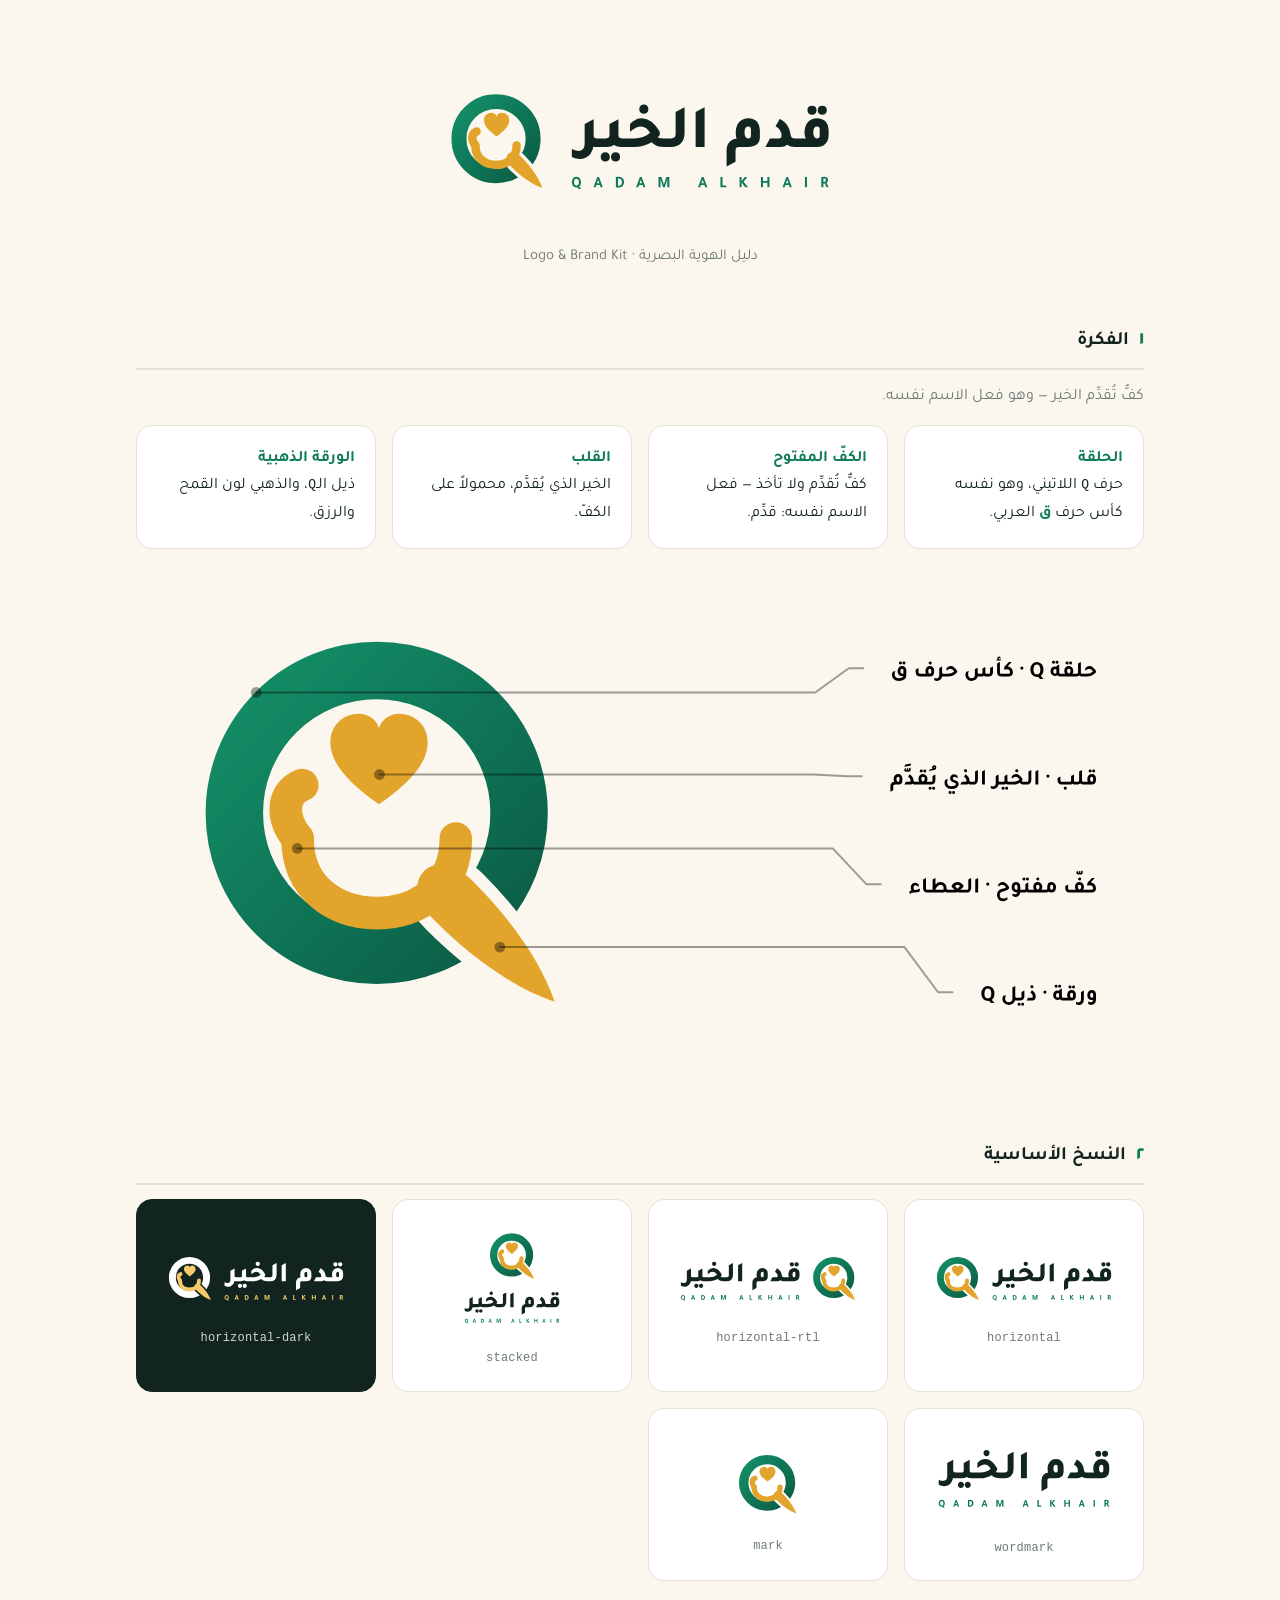
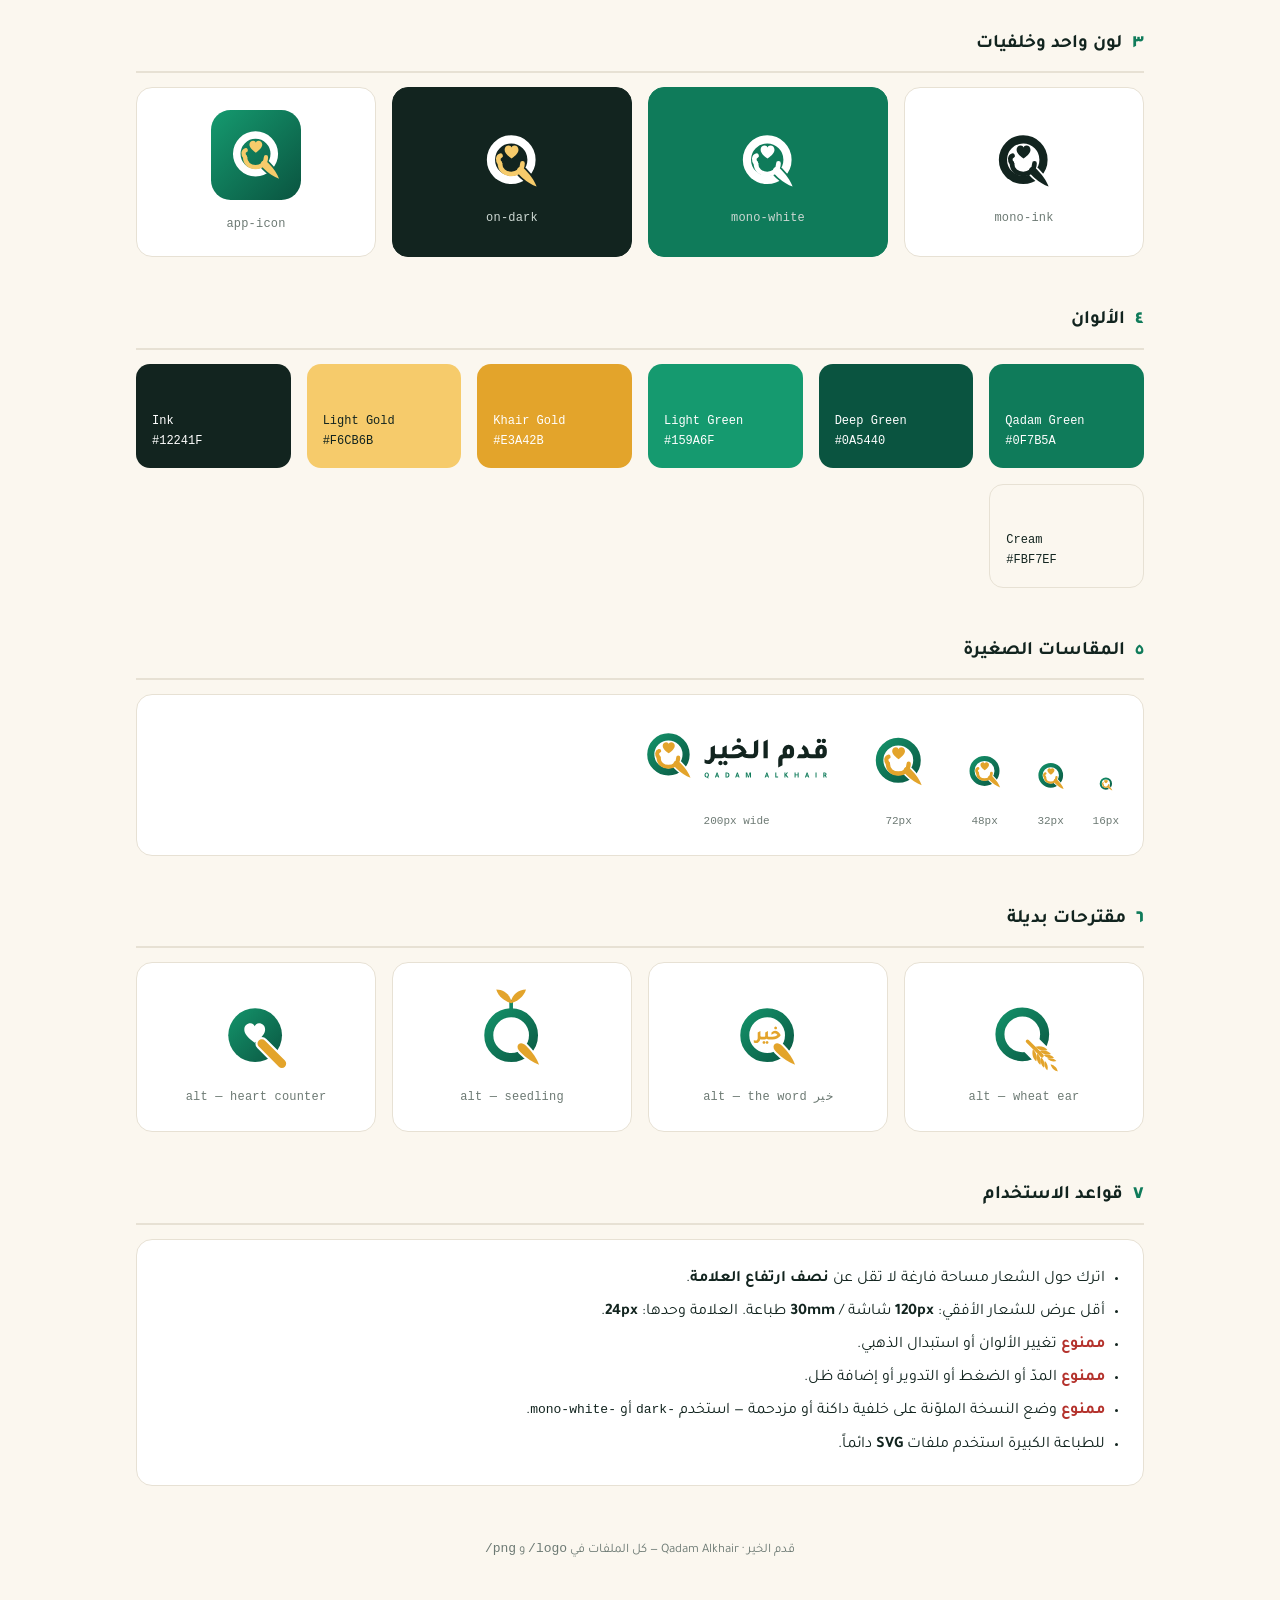
==== brand/qadam-alkhair/preview.html @ 8fa68785 "Rework the mark: an open hand offering a heart The seedling read as growth, not as khair. The ring n" ====
<!doctype html>
<html lang="ar" dir="rtl">
<head>
<meta charset="utf-8">
<meta name="viewport" content="width=device-width, initial-scale=1">
<title>قدم الخير — دليل الهوية</title>
<link rel="icon" href="logo/qadam-favicon.svg" type="image/svg+xml">
<link href="https://fonts.googleapis.com/css2?family=Tajawal:wght@400;500;700;800&display=swap" rel="stylesheet">
<style>
  :root{
    --green:#0F7B5A; --green-dk:#0A5440; --green-lt:#159A6F;
    --gold:#E3A42B; --gold-lt:#F6CB6B; --ink:#12241F; --cream:#FBF7EF;
    --line:#e7e1d4; --muted:#6d7a74; --card:#fff;
  }
  *{box-sizing:border-box}
  body{margin:0;background:var(--cream);color:var(--ink);
       font-family:Tajawal,system-ui,"Segoe UI",sans-serif;line-height:1.7}
  .wrap{max-width:1040px;margin:0 auto;padding:40px 16px 80px}
  header{text-align:center;padding:24px 0 8px}
  header img{width:min(420px,86%);height:auto}
  header p{color:var(--muted);margin:14px 0 0;font-size:15px}
  h2{font-size:19px;margin:48px 0 14px;padding-bottom:10px;border-bottom:2px solid var(--line);
     display:flex;align-items:center;gap:10px}
  h2 span{color:var(--green);font-weight:800}
  .grid{display:grid;gap:16px;grid-template-columns:repeat(auto-fill,minmax(230px,1fr))}
  .card{background:var(--card);border:1px solid var(--line);border-radius:16px;padding:22px;
        display:flex;flex-direction:column;align-items:center;justify-content:center;gap:14px;min-height:170px}
  .card.dark{background:var(--ink);border-color:var(--ink)}
  .card.green{background:var(--green);border-color:var(--green)}
  .card img{max-width:100%;height:auto}
  .cap{font-size:12px;color:var(--muted);letter-spacing:.2px;direction:ltr;font-family:ui-monospace,monospace}
  .card.dark .cap,.card.green .cap{color:#cdd8d3}
  .idea{display:grid;gap:16px;grid-template-columns:repeat(auto-fit,minmax(230px,1fr))}
  .idea div{background:var(--card);border:1px solid var(--line);border-radius:16px;padding:20px}
  .idea b{color:var(--green)}
  .sw{border-radius:14px;padding:16px;min-height:104px;display:flex;flex-direction:column;
      justify-content:flex-end;color:#fff;font-size:12px;font-family:ui-monospace,monospace;direction:ltr}
  .sizes{display:flex;align-items:flex-end;gap:26px;flex-wrap:wrap;background:var(--card);
         border:1px solid var(--line);border-radius:16px;padding:24px}
  .sizes figure{margin:0;text-align:center}
  .sizes figcaption{font-size:11px;color:var(--muted);margin-top:8px;font-family:ui-monospace,monospace}
  ul.rules{background:var(--card);border:1px solid var(--line);border-radius:16px;padding:20px 38px 20px 20px;margin:0}
  ul.rules li{margin:6px 0}
  .no{color:#b4322c;font-weight:700}
  footer{margin-top:52px;text-align:center;color:var(--muted);font-size:13px}
</style>
</head>
<body>
<div class="wrap">

  <header>
    <img src="logo/qadam-logo-horizontal.svg" alt="قدم الخير — Qadam Alkhair">
    <p>دليل الهوية البصرية · Logo &amp; Brand Kit</p>
  </header>

  <h2><span>١</span> الفكرة</h2>
  <p style="margin:0 0 14px;color:var(--muted)">كفٌّ تُقدِّم الخير — وهو فعل الاسم نفسه.</p>
  <div class="idea">
    <div><b>الحلقة</b><br>حرف <code>Q</code> اللاتيني، وهو نفسه كأس حرف <b>ق</b> العربي.</div>
    <div><b>الكفّ المفتوح</b><br>كفٌّ تُقدِّم ولا تأخذ — فعل الاسم نفسه: قدِّم.</div>
    <div><b>القلب</b><br>الخير الذي يُقدَّم، محمولاً على الكفّ.</div>
    <div><b>الورقة الذهبية</b><br>ذيل الـ<code>Q</code>، والذهبي لون القمح والرزق.</div>
    <div style="grid-column:1/-1;padding:0;border:0;background:transparent">
      <img src="logo/qadam-concept-diagram.svg" alt="شرح عناصر العلامة" style="width:100%"></div>
  </div>

  <h2><span>٢</span> النسخ الأساسية</h2>
  <div class="grid">
    <div class="card"><img src="logo/qadam-logo-horizontal.svg" alt=""><span class="cap">horizontal</span></div>
    <div class="card"><img src="logo/qadam-logo-horizontal-rtl.svg" alt=""><span class="cap">horizontal-rtl</span></div>
    <div class="card"><img src="logo/qadam-logo-stacked.svg" alt="" style="max-width:62%"><span class="cap">stacked</span></div>
    <div class="card dark"><img src="logo/qadam-logo-horizontal-dark.svg" alt=""><span class="cap">horizontal-dark</span></div>
    <div class="card"><img src="logo/qadam-wordmark.svg" alt=""><span class="cap">wordmark</span></div>
    <div class="card"><img src="logo/qadam-mark.svg" alt="" style="max-width:46%"><span class="cap">mark</span></div>
  </div>

  <h2><span>٣</span> لون واحد وخلفيات</h2>
  <div class="grid">
    <div class="card"><img src="logo/qadam-mark-mono-ink.svg" alt="" style="max-width:40%"><span class="cap">mono-ink</span></div>
    <div class="card green"><img src="logo/qadam-mark-mono-white.svg" alt="" style="max-width:40%"><span class="cap">mono-white</span></div>
    <div class="card dark"><img src="logo/qadam-mark-on-dark.svg" alt="" style="max-width:40%"><span class="cap">on-dark</span></div>
    <div class="card"><img src="logo/qadam-app-icon.svg" alt="" style="max-width:46%"><span class="cap">app-icon</span></div>
  </div>

  <h2><span>٤</span> الألوان</h2>
  <div class="grid" style="grid-template-columns:repeat(auto-fit,minmax(150px,1fr))">
    <div class="sw" style="background:#0F7B5A">Qadam Green<br>#0F7B5A</div>
    <div class="sw" style="background:#0A5440">Deep Green<br>#0A5440</div>
    <div class="sw" style="background:#159A6F">Light Green<br>#159A6F</div>
    <div class="sw" style="background:#E3A42B">Khair Gold<br>#E3A42B</div>
    <div class="sw" style="background:#F6CB6B;color:#12241F">Light Gold<br>#F6CB6B</div>
    <div class="sw" style="background:#12241F">Ink<br>#12241F</div>
    <div class="sw" style="background:#FBF7EF;color:#12241F;border:1px solid var(--line)">Cream<br>#FBF7EF</div>
  </div>

  <h2><span>٥</span> المقاسات الصغيرة</h2>
  <div class="sizes">
    <figure><img src="logo/qadam-favicon.svg" width="16" alt=""><figcaption>16px</figcaption></figure>
    <figure><img src="logo/qadam-favicon.svg" width="32" alt=""><figcaption>32px</figcaption></figure>
    <figure><img src="logo/qadam-mark.svg" width="48" alt=""><figcaption>48px</figcaption></figure>
    <figure><img src="logo/qadam-mark.svg" width="72" alt=""><figcaption>72px</figcaption></figure>
    <figure><img src="logo/qadam-logo-horizontal.svg" width="200" alt=""><figcaption>200px wide</figcaption></figure>
  </div>

  <h2><span>٦</span> مقترحات بديلة</h2>
  <div class="grid">
    <div class="card"><img src="logo/qadam-alt-wheat.svg" alt="" style="max-width:44%"><span class="cap">alt — wheat ear</span></div>
    <div class="card"><img src="logo/qadam-alt-word.svg" alt="" style="max-width:44%"><span class="cap">alt — the word خير</span></div>
    <div class="card"><img src="logo/qadam-alt-sprout.svg" alt="" style="max-width:44%"><span class="cap">alt — seedling</span></div>
    <div class="card"><img src="logo/qadam-alt-heart.svg" alt="" style="max-width:44%"><span class="cap">alt — heart counter</span></div>
  </div>

  <h2><span>٧</span> قواعد الاستخدام</h2>
  <ul class="rules">
    <li>اترك حول الشعار مساحة فارغة لا تقل عن <b>نصف ارتفاع العلامة</b>.</li>
    <li>أقل عرض للشعار الأفقي: <b>120px</b> شاشة / <b>30mm</b> طباعة. العلامة وحدها: <b>24px</b>.</li>
    <li><span class="no">ممنوع</span> تغيير الألوان أو استبدال الذهبي.</li>
    <li><span class="no">ممنوع</span> المدّ أو الضغط أو التدوير أو إضافة ظل.</li>
    <li><span class="no">ممنوع</span> وضع النسخة الملوّنة على خلفية داكنة أو مزدحمة — استخدم <code>-dark</code> أو <code>-mono-white</code>.</li>
    <li>للطباعة الكبيرة استخدم ملفات <b>SVG</b> دائماً.</li>
  </ul>

  <footer>قدم الخير · Qadam Alkhair — كل الملفات في <code>logo/</code> و <code>png/</code></footer>
</div>
</body>
</html>
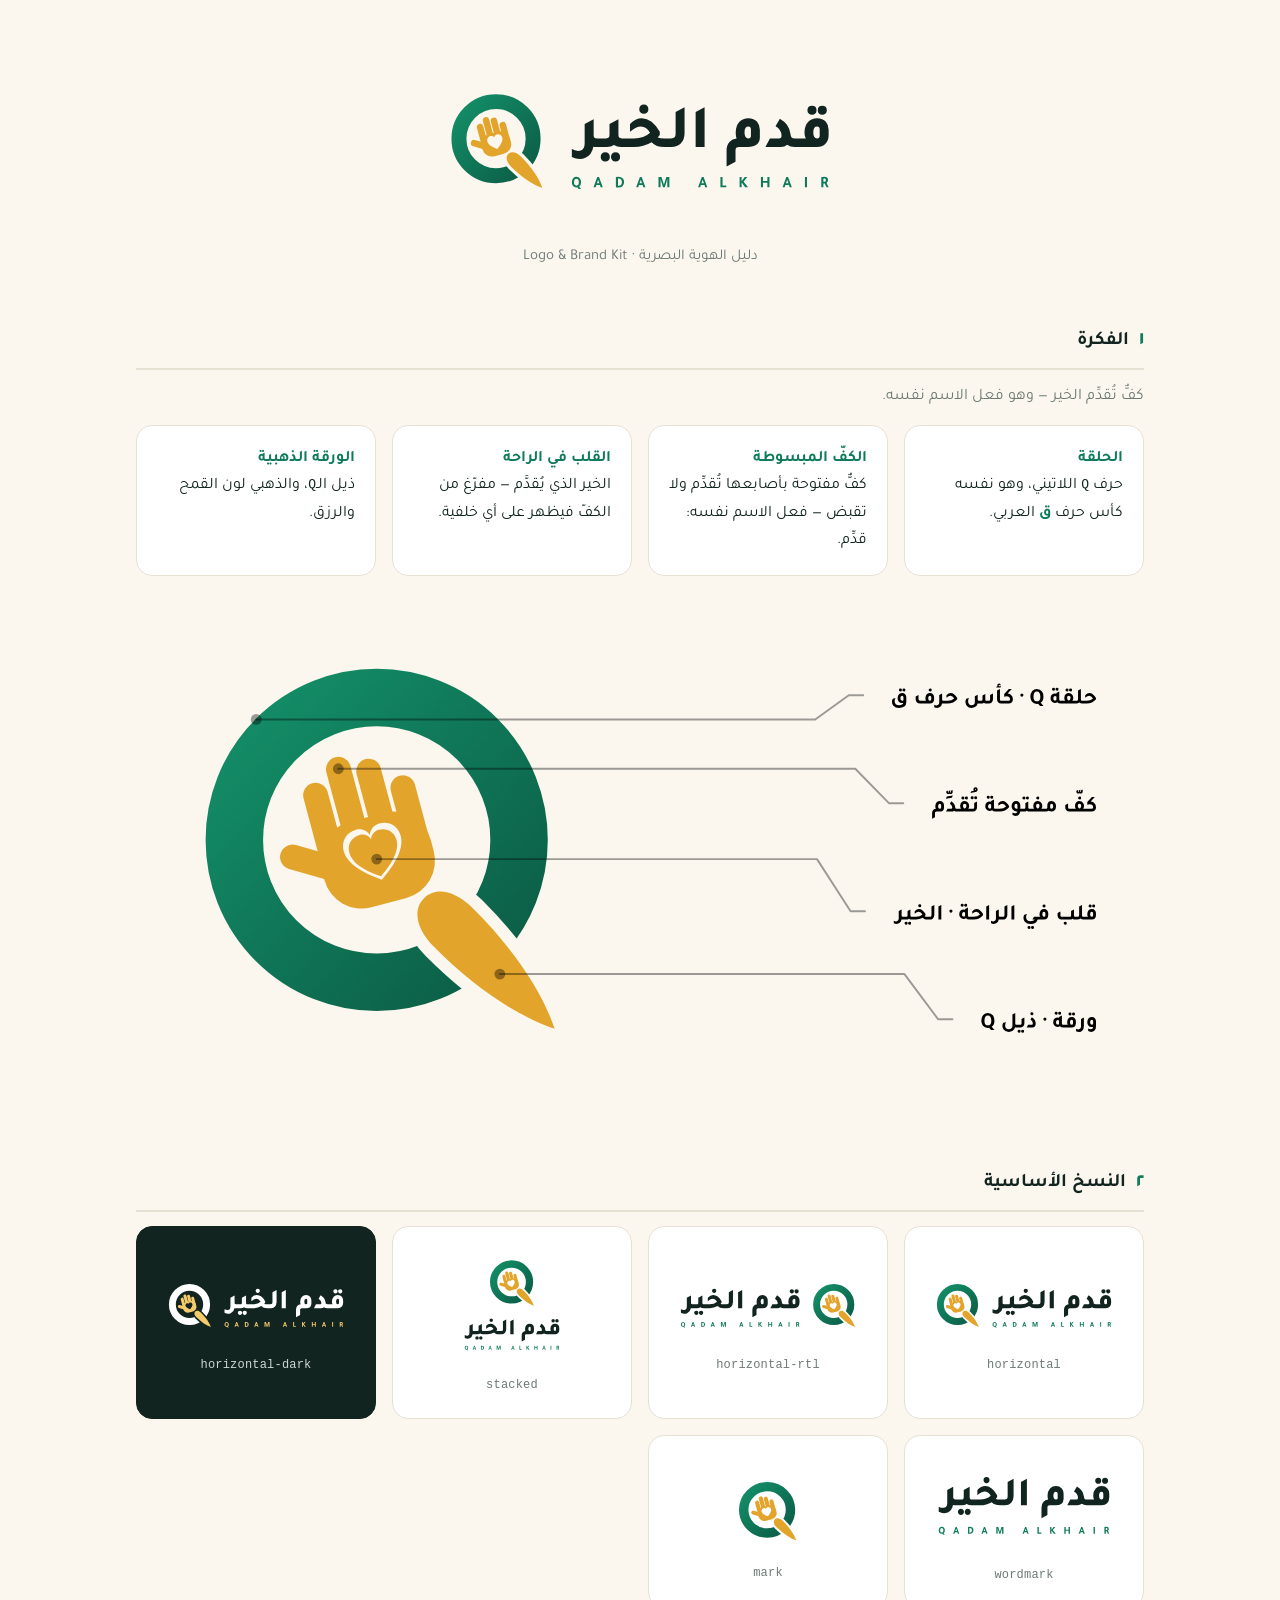
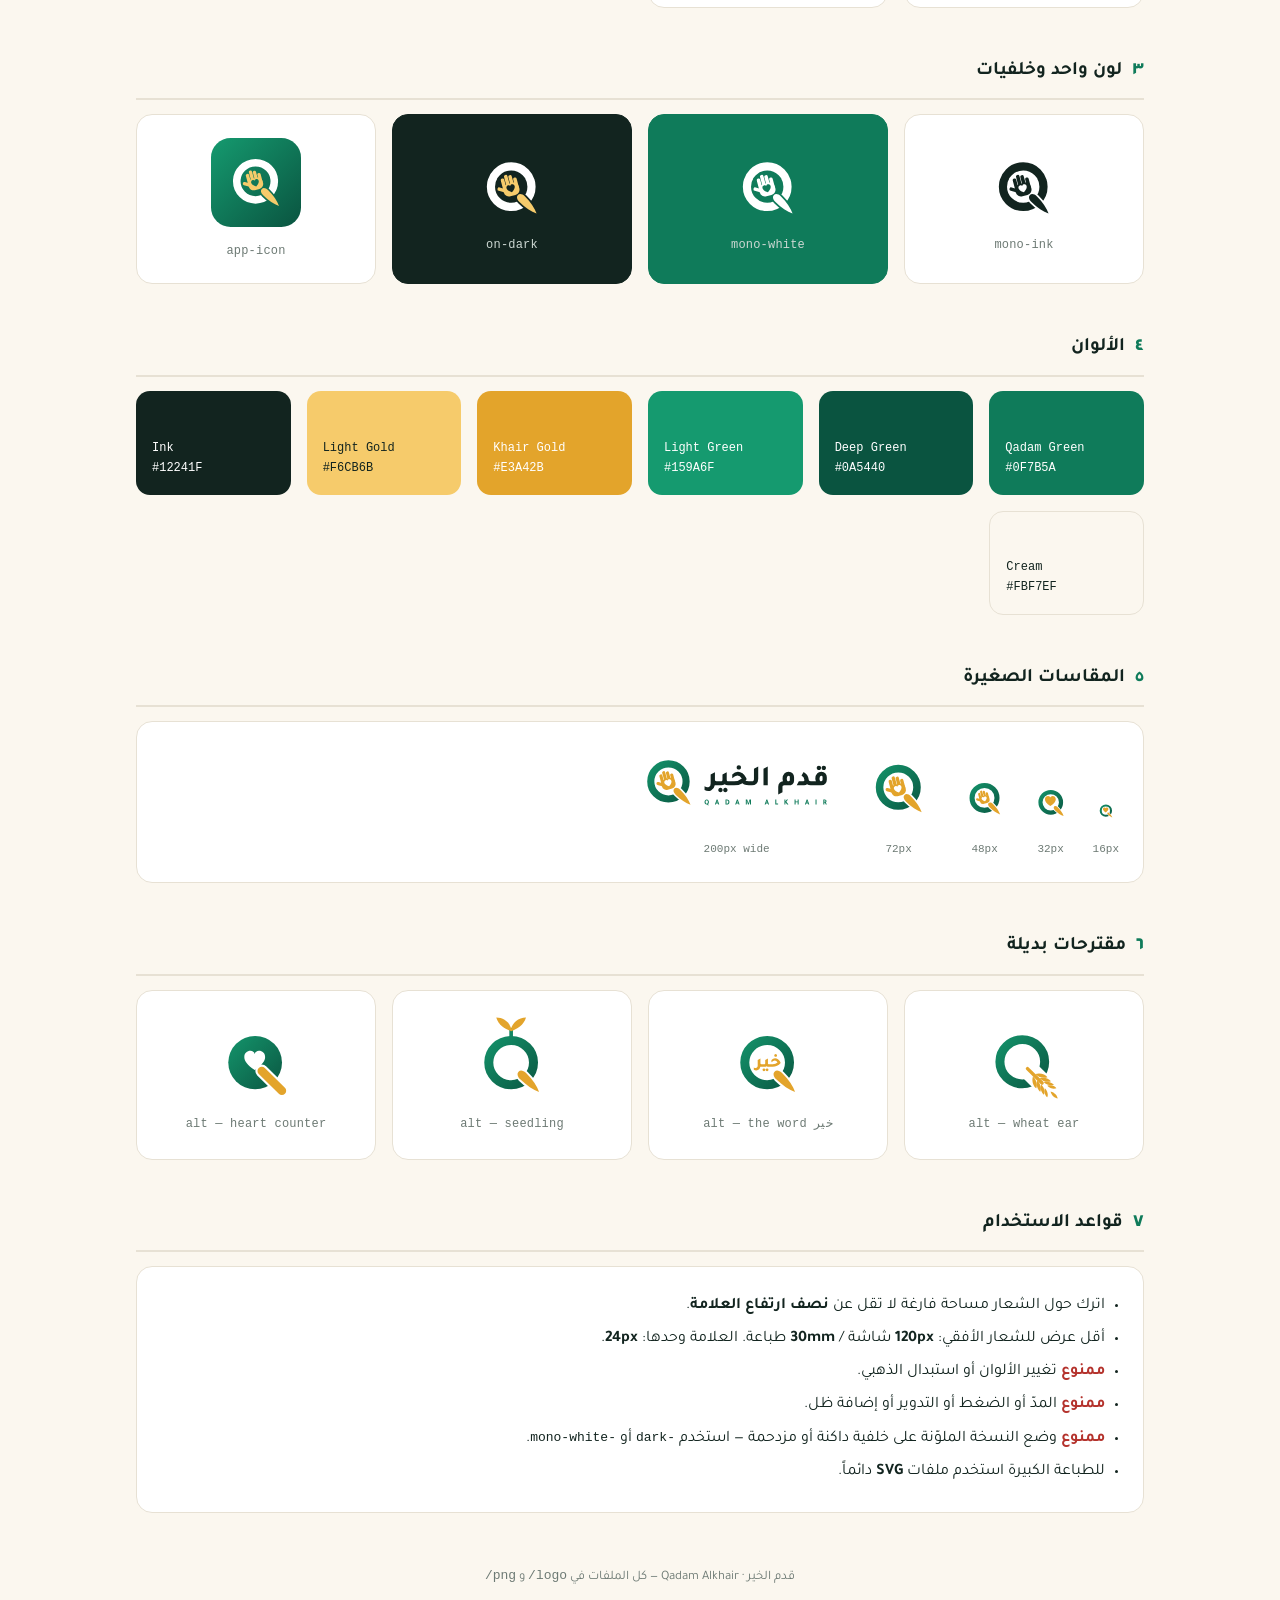
==== commit 9af30481: "Draw the hand as a real hand The cupped arc did not read as a hand. The mark now carries an open han" ====
--- a/brand/qadam-alkhair/preview.html
+++ b/brand/qadam-alkhair/preview.html
@@ -57,8 +57,8 @@
   <p style="margin:0 0 14px;color:var(--muted)">كفٌّ تُقدِّم الخير — وهو فعل الاسم نفسه.</p>
   <div class="idea">
     <div><b>الحلقة</b><br>حرف <code>Q</code> اللاتيني، وهو نفسه كأس حرف <b>ق</b> العربي.</div>
-    <div><b>الكفّ المفتوح</b><br>كفٌّ تُقدِّم ولا تأخذ — فعل الاسم نفسه: قدِّم.</div>
-    <div><b>القلب</b><br>الخير الذي يُقدَّم، محمولاً على الكفّ.</div>
+    <div><b>الكفّ المبسوطة</b><br>كفٌّ مفتوحة بأصابعها تُقدِّم ولا تقبض — فعل الاسم نفسه: قدِّم.</div>
+    <div><b>القلب في الراحة</b><br>الخير الذي يُقدَّم — مفرّغ من الكفّ فيظهر على أي خلفية.</div>
     <div><b>الورقة الذهبية</b><br>ذيل الـ<code>Q</code>، والذهبي لون القمح والرزق.</div>
     <div style="grid-column:1/-1;padding:0;border:0;background:transparent">
       <img src="logo/qadam-concept-diagram.svg" alt="شرح عناصر العلامة" style="width:100%"></div>
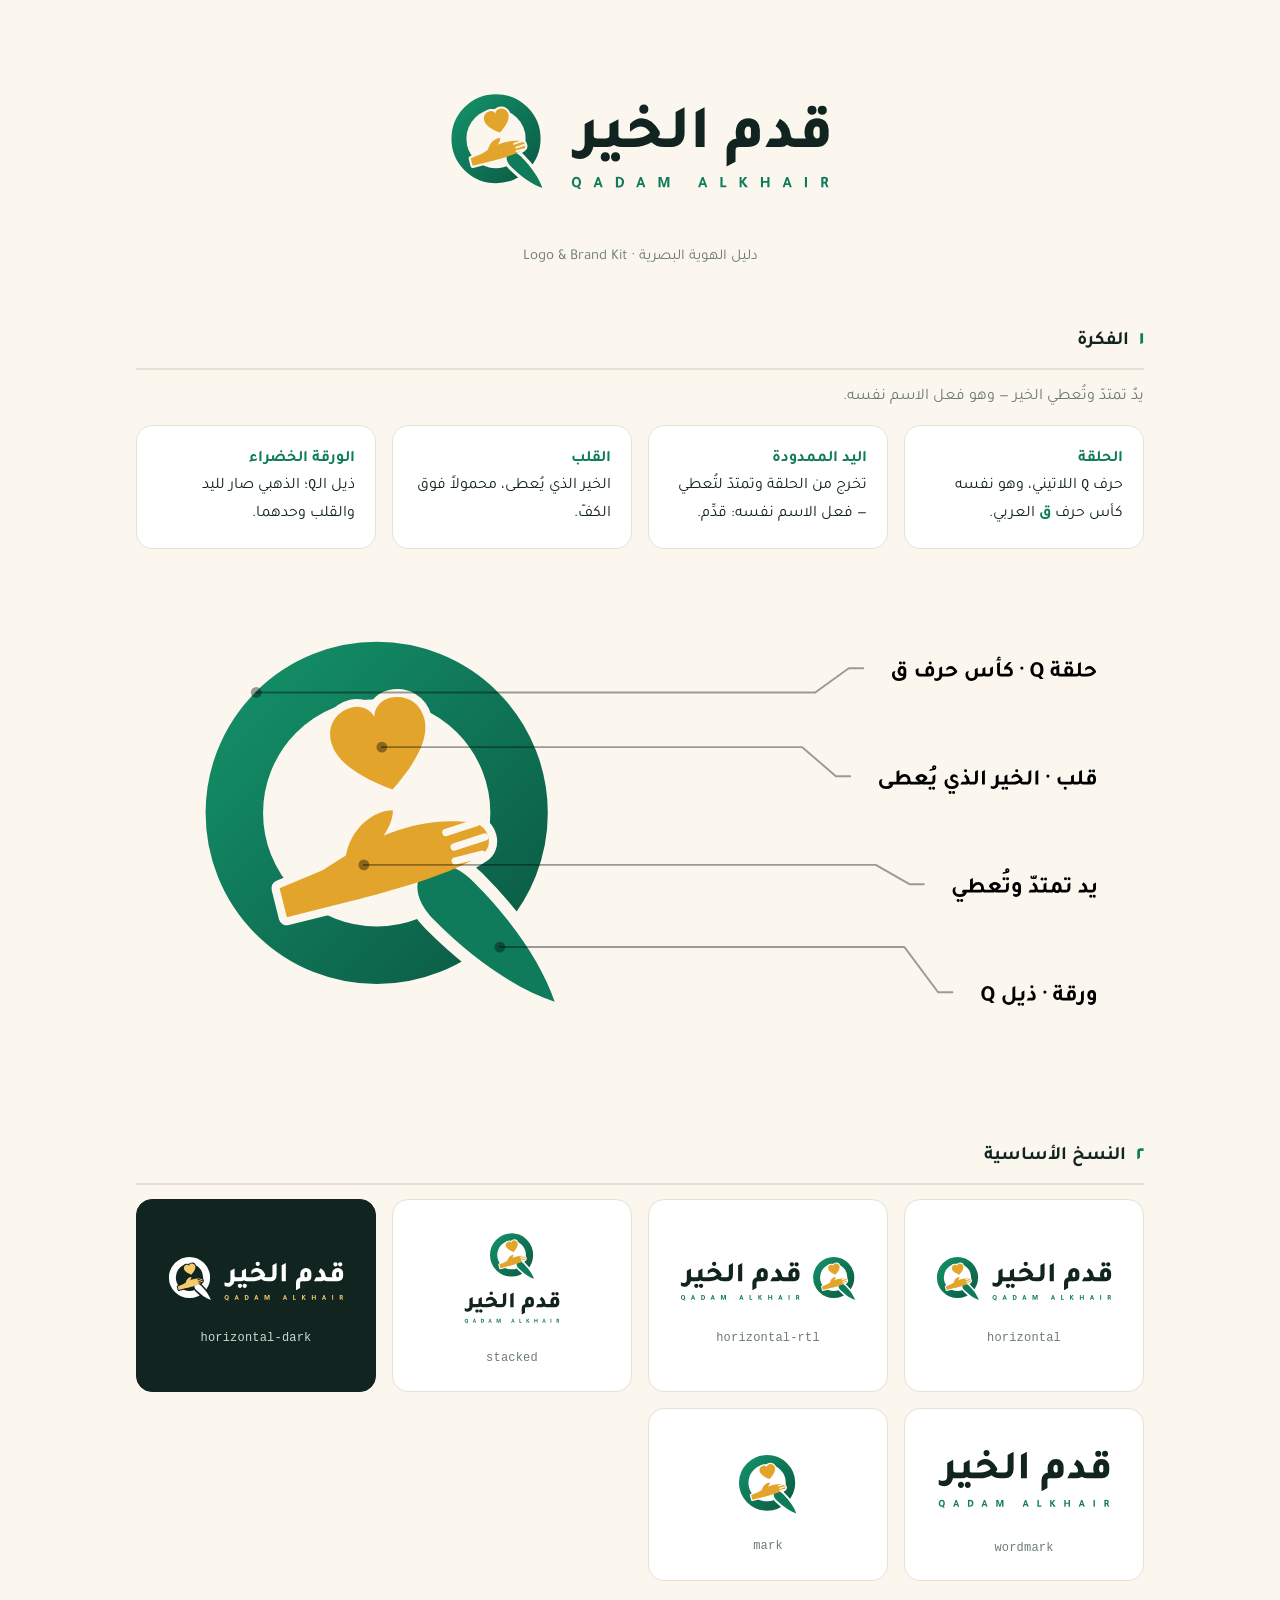
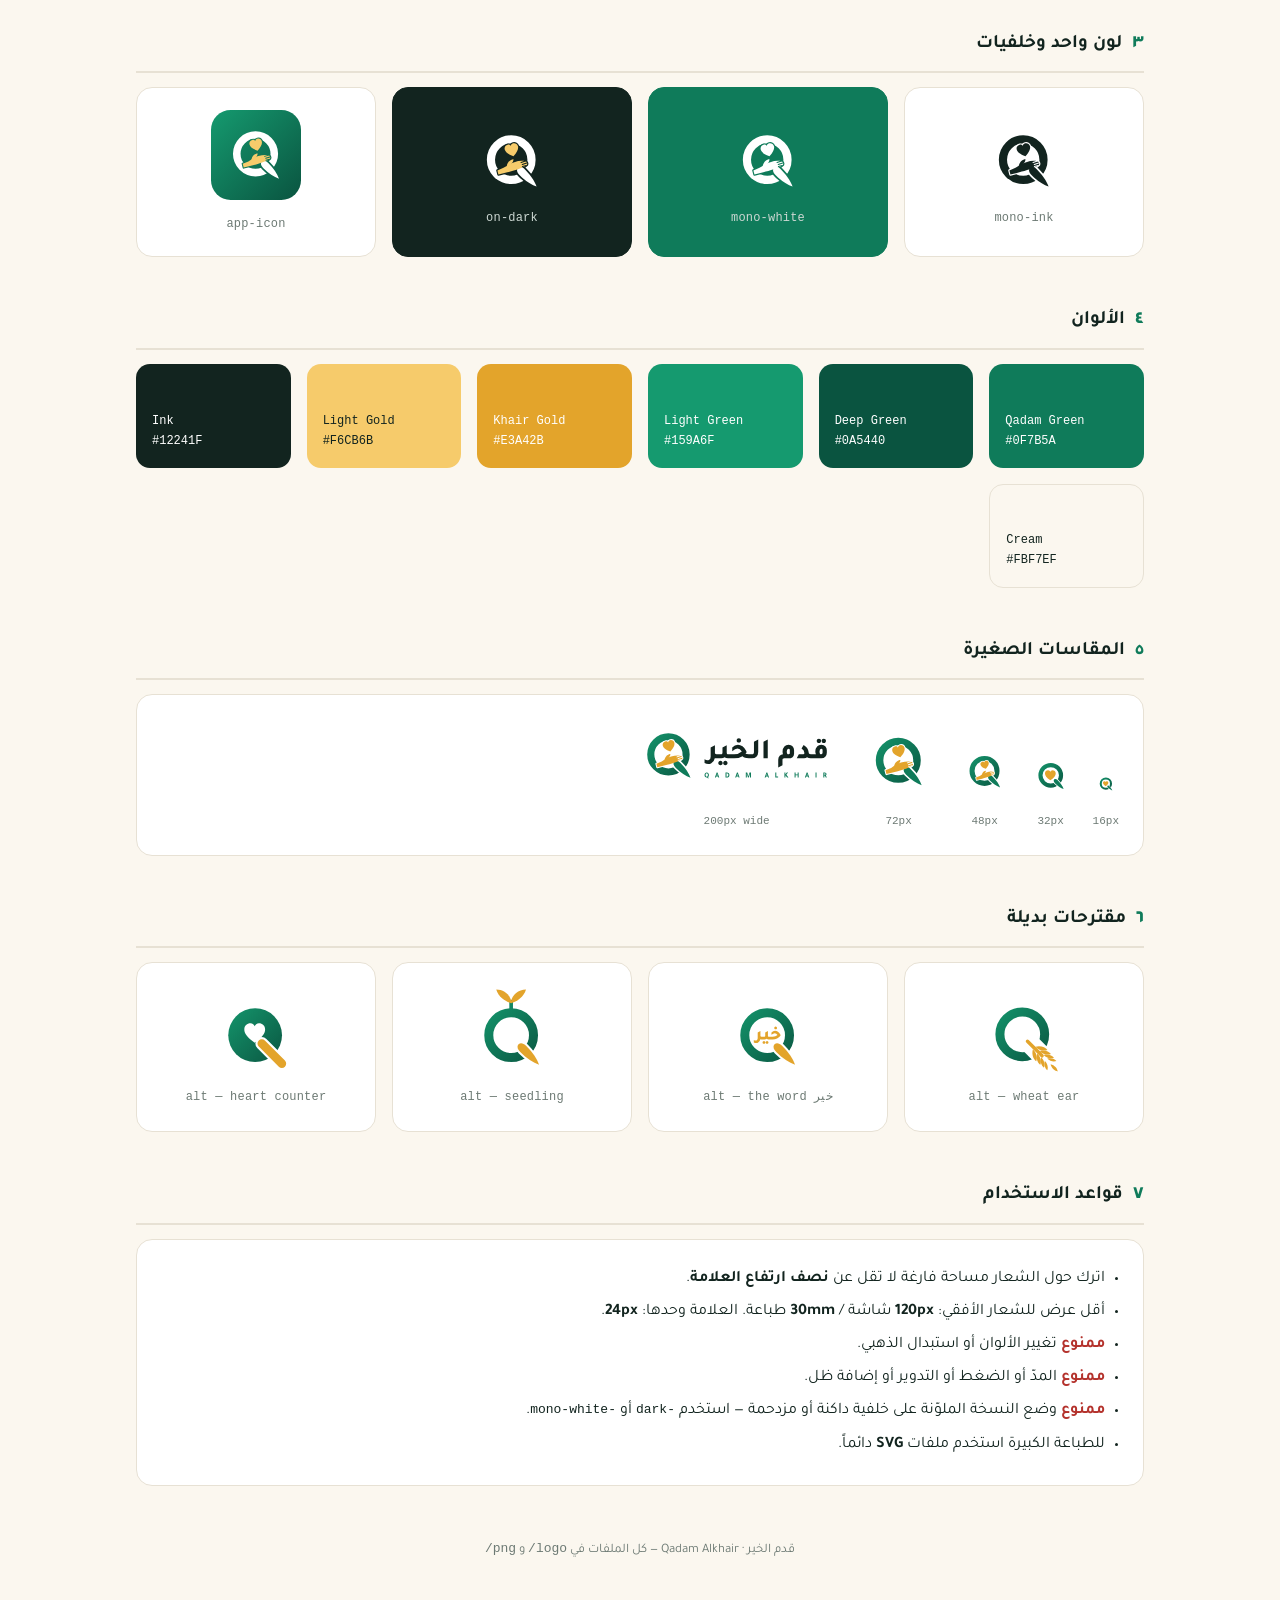
==== commit 31b14318: "Make the hand reach out and give A frontal palm reads as "stop", not as giving. The hand now reaches" ====
--- a/brand/qadam-alkhair/preview.html
+++ b/brand/qadam-alkhair/preview.html
@@ -54,12 +54,12 @@
   </header>
 
   <h2><span>١</span> الفكرة</h2>
-  <p style="margin:0 0 14px;color:var(--muted)">كفٌّ تُقدِّم الخير — وهو فعل الاسم نفسه.</p>
+  <p style="margin:0 0 14px;color:var(--muted)">يدٌ تمتدّ وتُعطي الخير — وهو فعل الاسم نفسه.</p>
   <div class="idea">
     <div><b>الحلقة</b><br>حرف <code>Q</code> اللاتيني، وهو نفسه كأس حرف <b>ق</b> العربي.</div>
-    <div><b>الكفّ المبسوطة</b><br>كفٌّ مفتوحة بأصابعها تُقدِّم ولا تقبض — فعل الاسم نفسه: قدِّم.</div>
-    <div><b>القلب في الراحة</b><br>الخير الذي يُقدَّم — مفرّغ من الكفّ فيظهر على أي خلفية.</div>
-    <div><b>الورقة الذهبية</b><br>ذيل الـ<code>Q</code>، والذهبي لون القمح والرزق.</div>
+    <div><b>اليد الممدودة</b><br>تخرج من الحلقة وتمتدّ لتُعطي — فعل الاسم نفسه: قدِّم.</div>
+    <div><b>القلب</b><br>الخير الذي يُعطى، محمولاً فوق الكفّ.</div>
+    <div><b>الورقة الخضراء</b><br>ذيل الـ<code>Q</code>؛ الذهبي صار لليد والقلب وحدهما.</div>
     <div style="grid-column:1/-1;padding:0;border:0;background:transparent">
       <img src="logo/qadam-concept-diagram.svg" alt="شرح عناصر العلامة" style="width:100%"></div>
   </div>
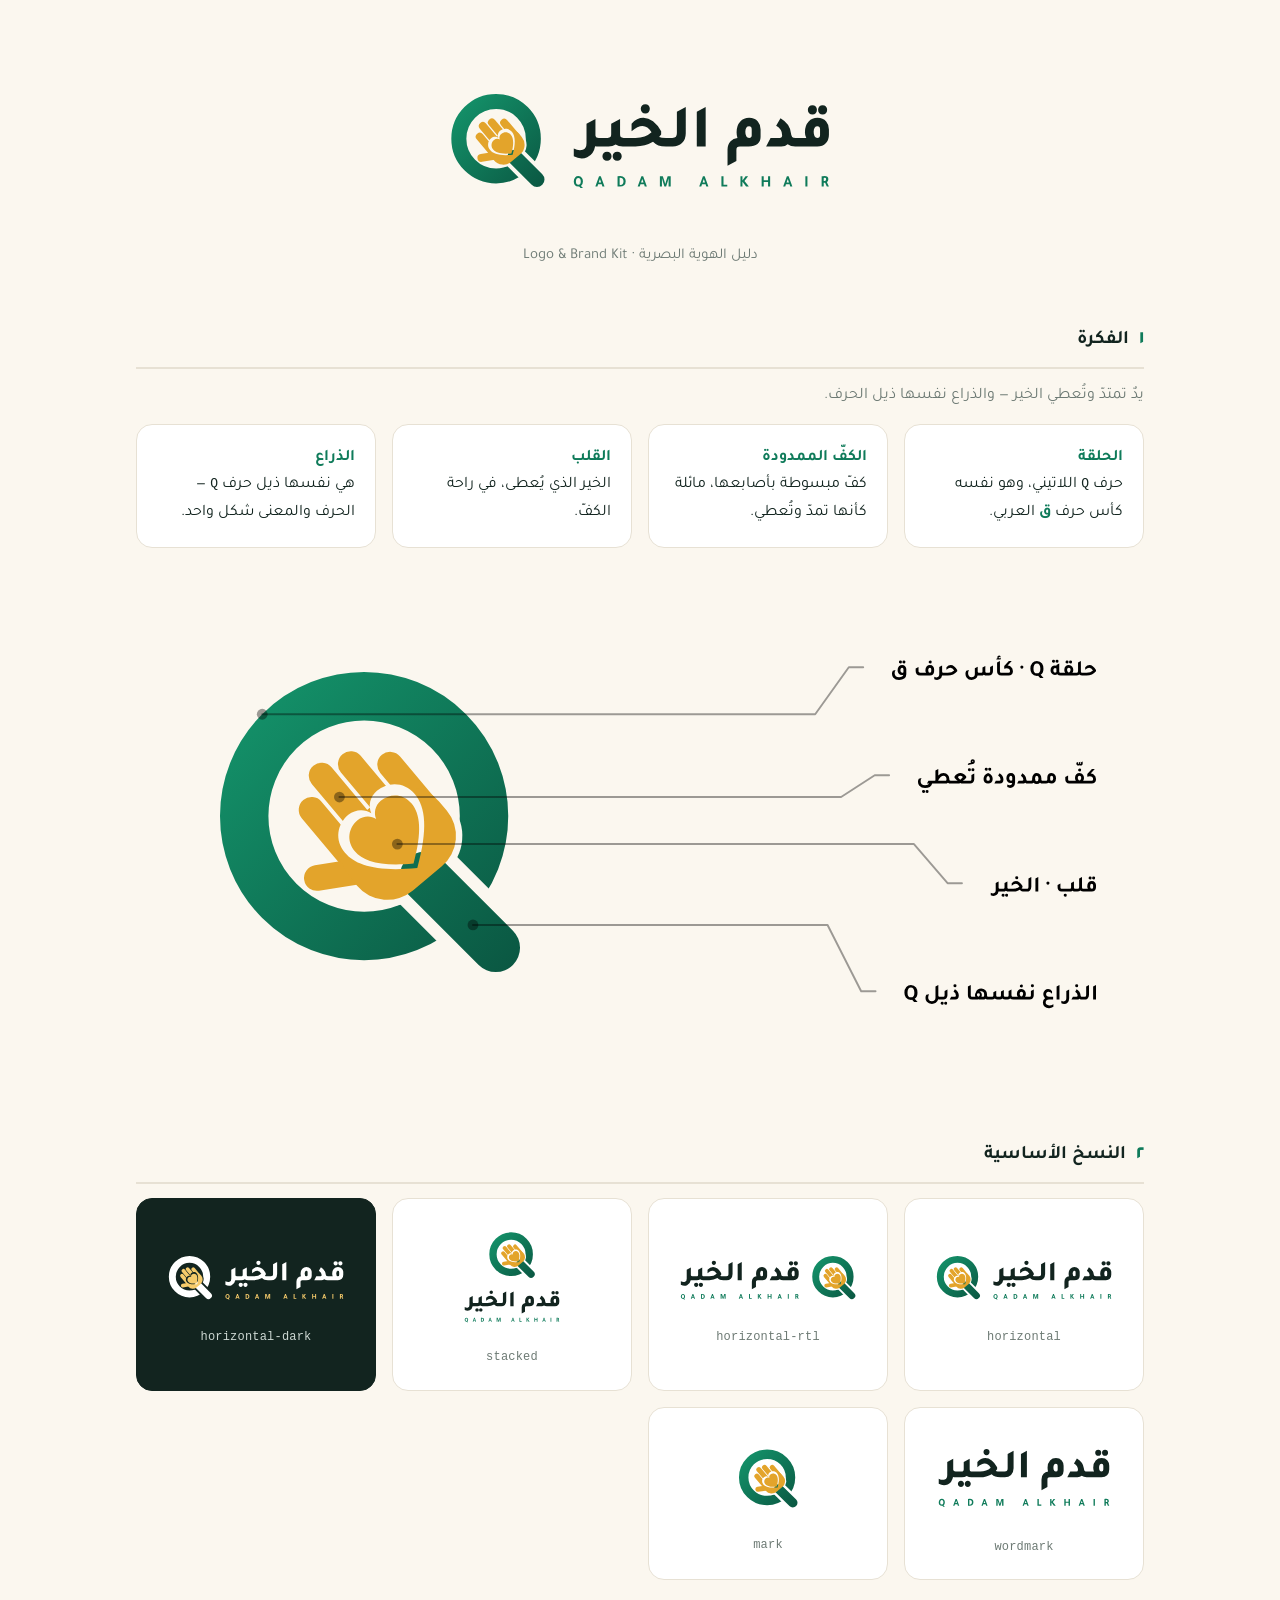
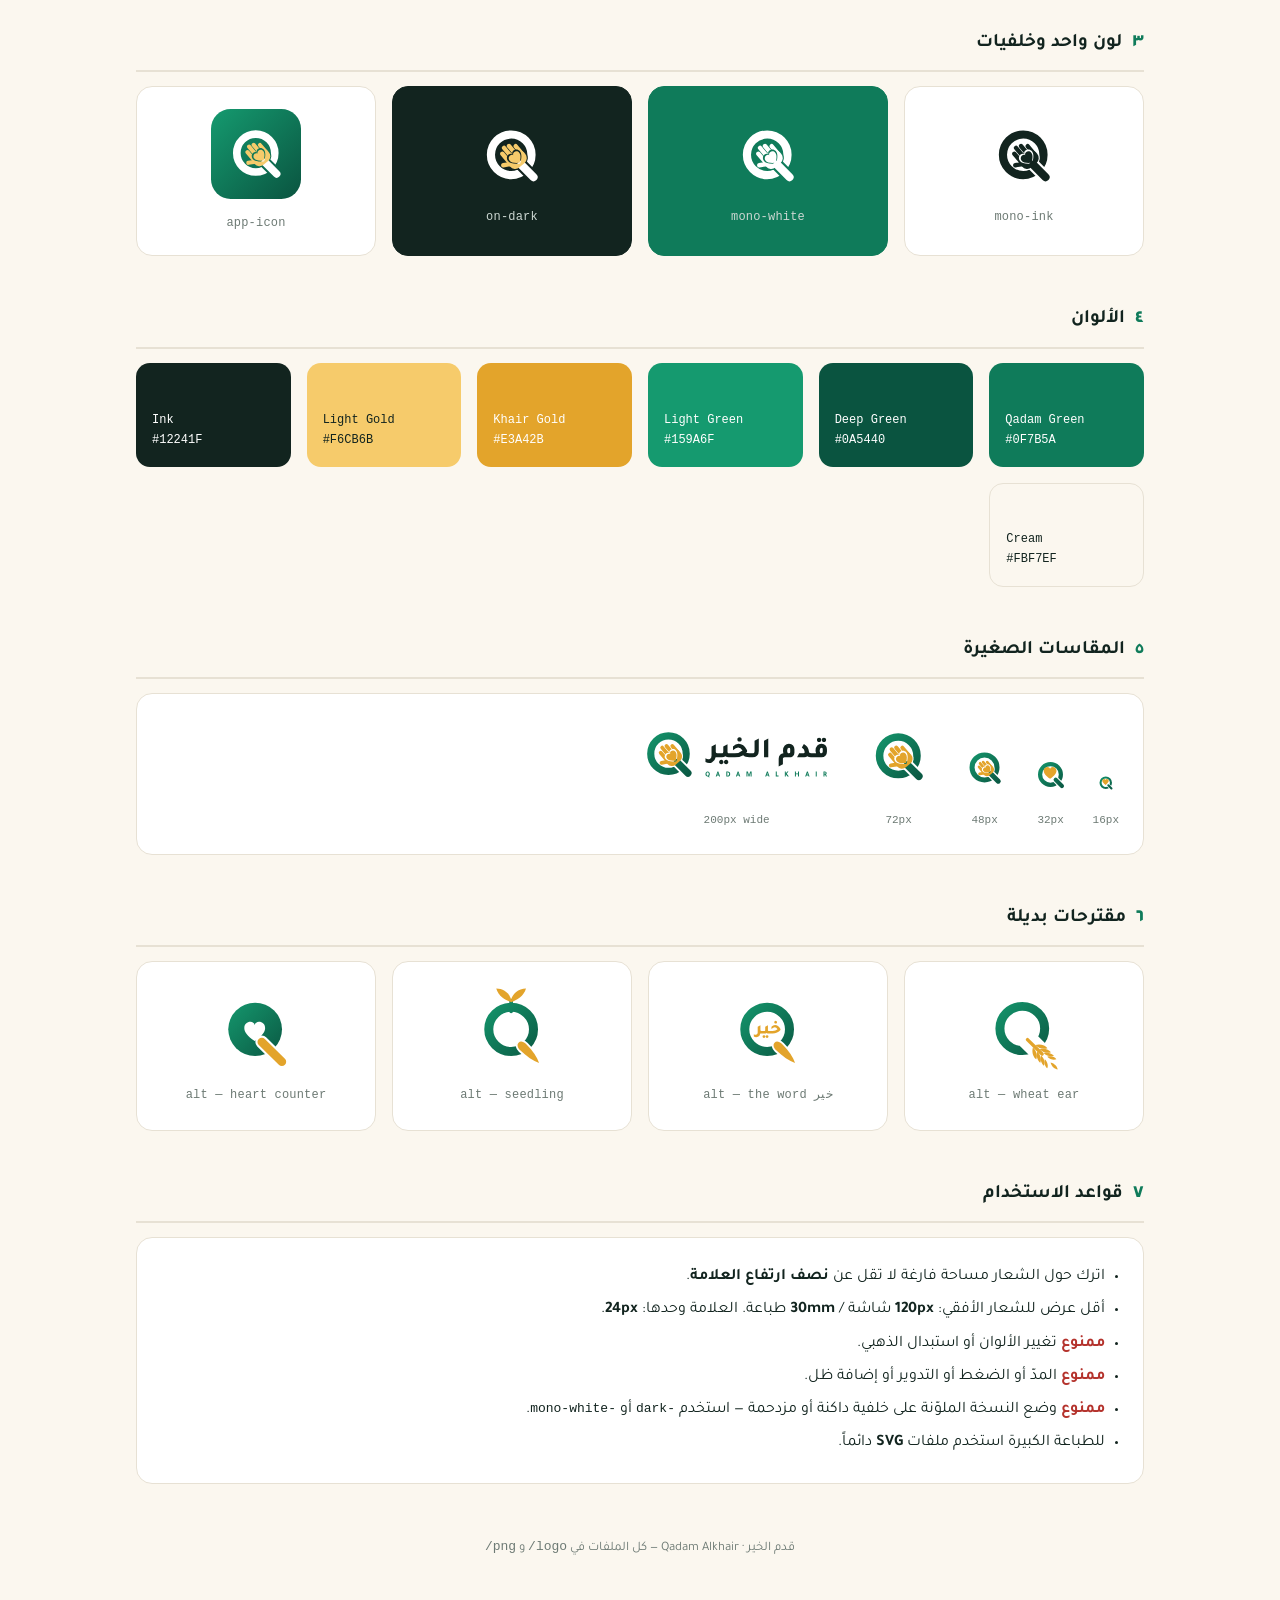
==== commit e9d92ffe: "Fuse the hand into the letterform The hand sat inside the Q like a sticker. It is now the same shape" ====
--- a/brand/qadam-alkhair/preview.html
+++ b/brand/qadam-alkhair/preview.html
@@ -54,12 +54,12 @@
   </header>
 
   <h2><span>١</span> الفكرة</h2>
-  <p style="margin:0 0 14px;color:var(--muted)">يدٌ تمتدّ وتُعطي الخير — وهو فعل الاسم نفسه.</p>
+  <p style="margin:0 0 14px;color:var(--muted)">يدٌ تمتدّ وتُعطي الخير — والذراع نفسها ذيل الحرف.</p>
   <div class="idea">
     <div><b>الحلقة</b><br>حرف <code>Q</code> اللاتيني، وهو نفسه كأس حرف <b>ق</b> العربي.</div>
-    <div><b>اليد الممدودة</b><br>تخرج من الحلقة وتمتدّ لتُعطي — فعل الاسم نفسه: قدِّم.</div>
-    <div><b>القلب</b><br>الخير الذي يُعطى، محمولاً فوق الكفّ.</div>
-    <div><b>الورقة الخضراء</b><br>ذيل الـ<code>Q</code>؛ الذهبي صار لليد والقلب وحدهما.</div>
+    <div><b>الكفّ الممدودة</b><br>كفّ مبسوطة بأصابعها، مائلة كأنها تمدّ وتُعطي.</div>
+    <div><b>القلب</b><br>الخير الذي يُعطى، في راحة الكفّ.</div>
+    <div><b>الذراع</b><br>هي نفسها ذيل حرف <code>Q</code> — الحرف والمعنى شكل واحد.</div>
     <div style="grid-column:1/-1;padding:0;border:0;background:transparent">
       <img src="logo/qadam-concept-diagram.svg" alt="شرح عناصر العلامة" style="width:100%"></div>
   </div>
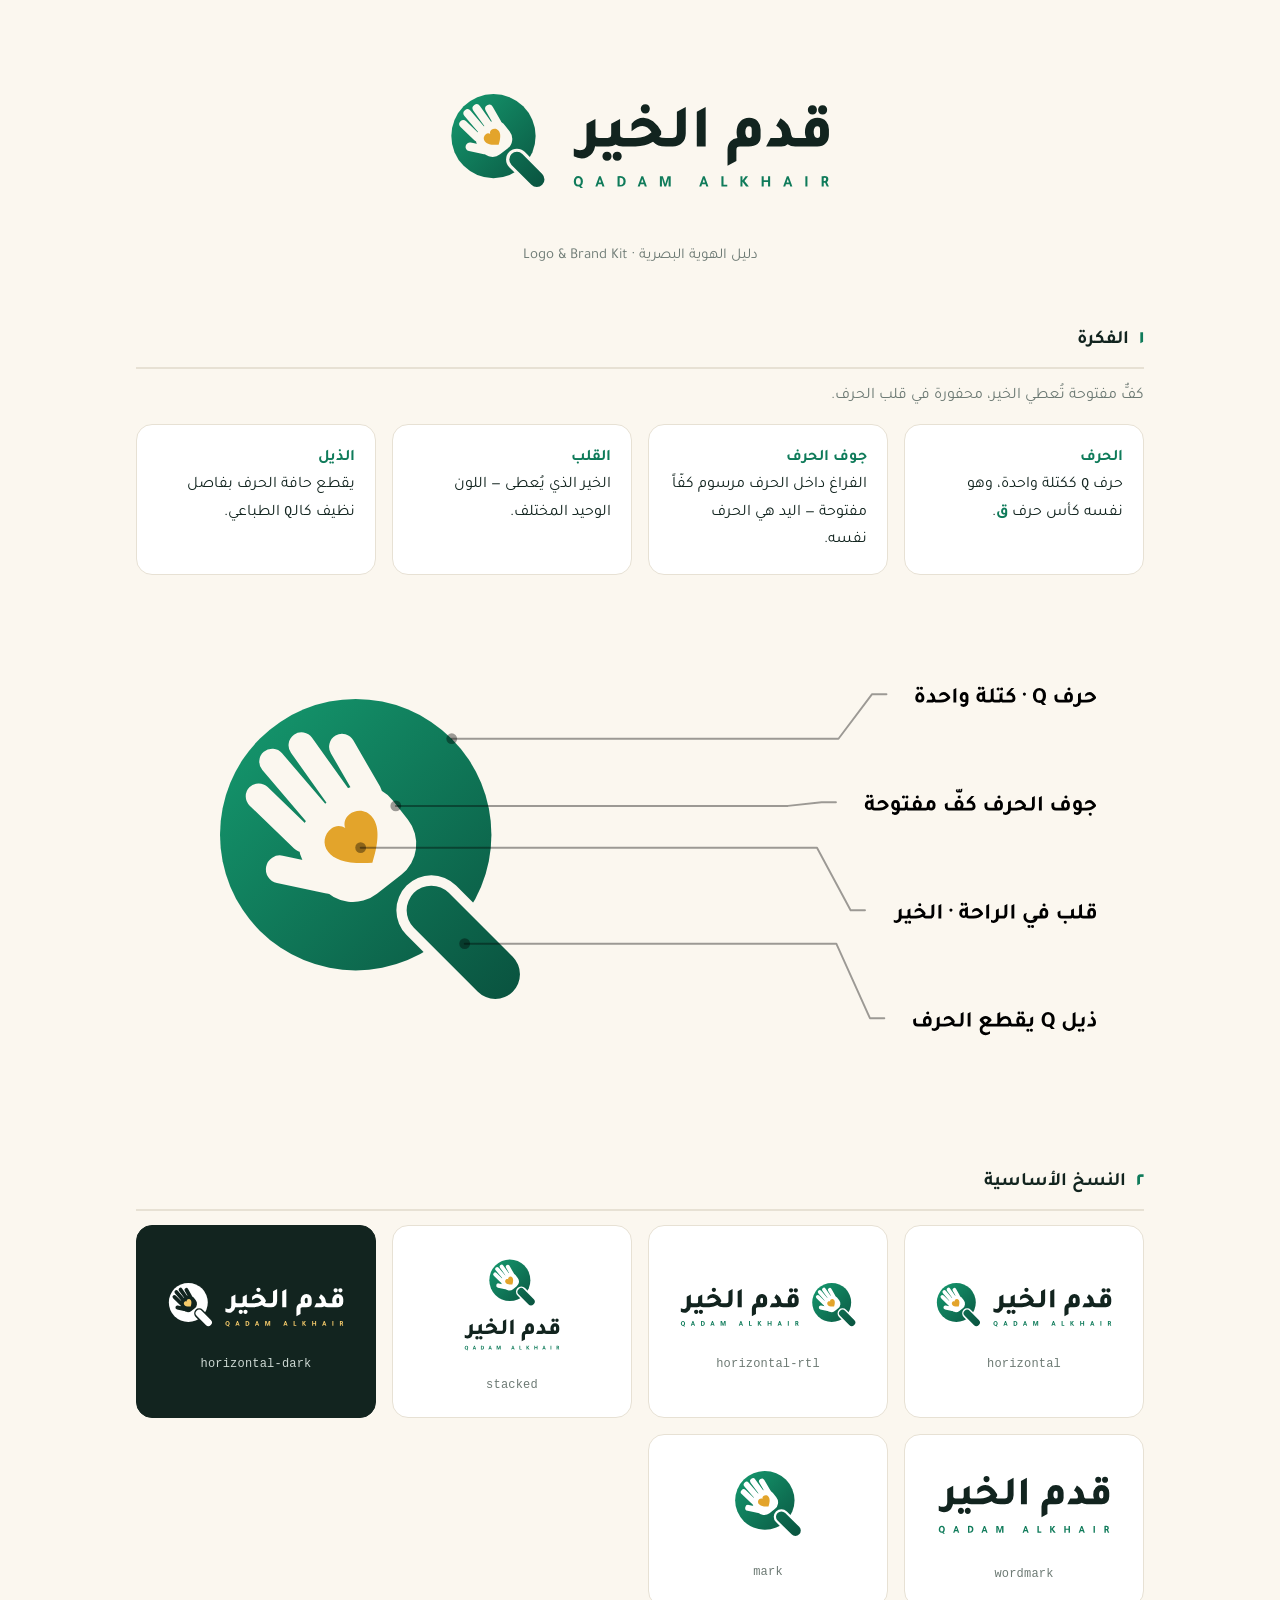
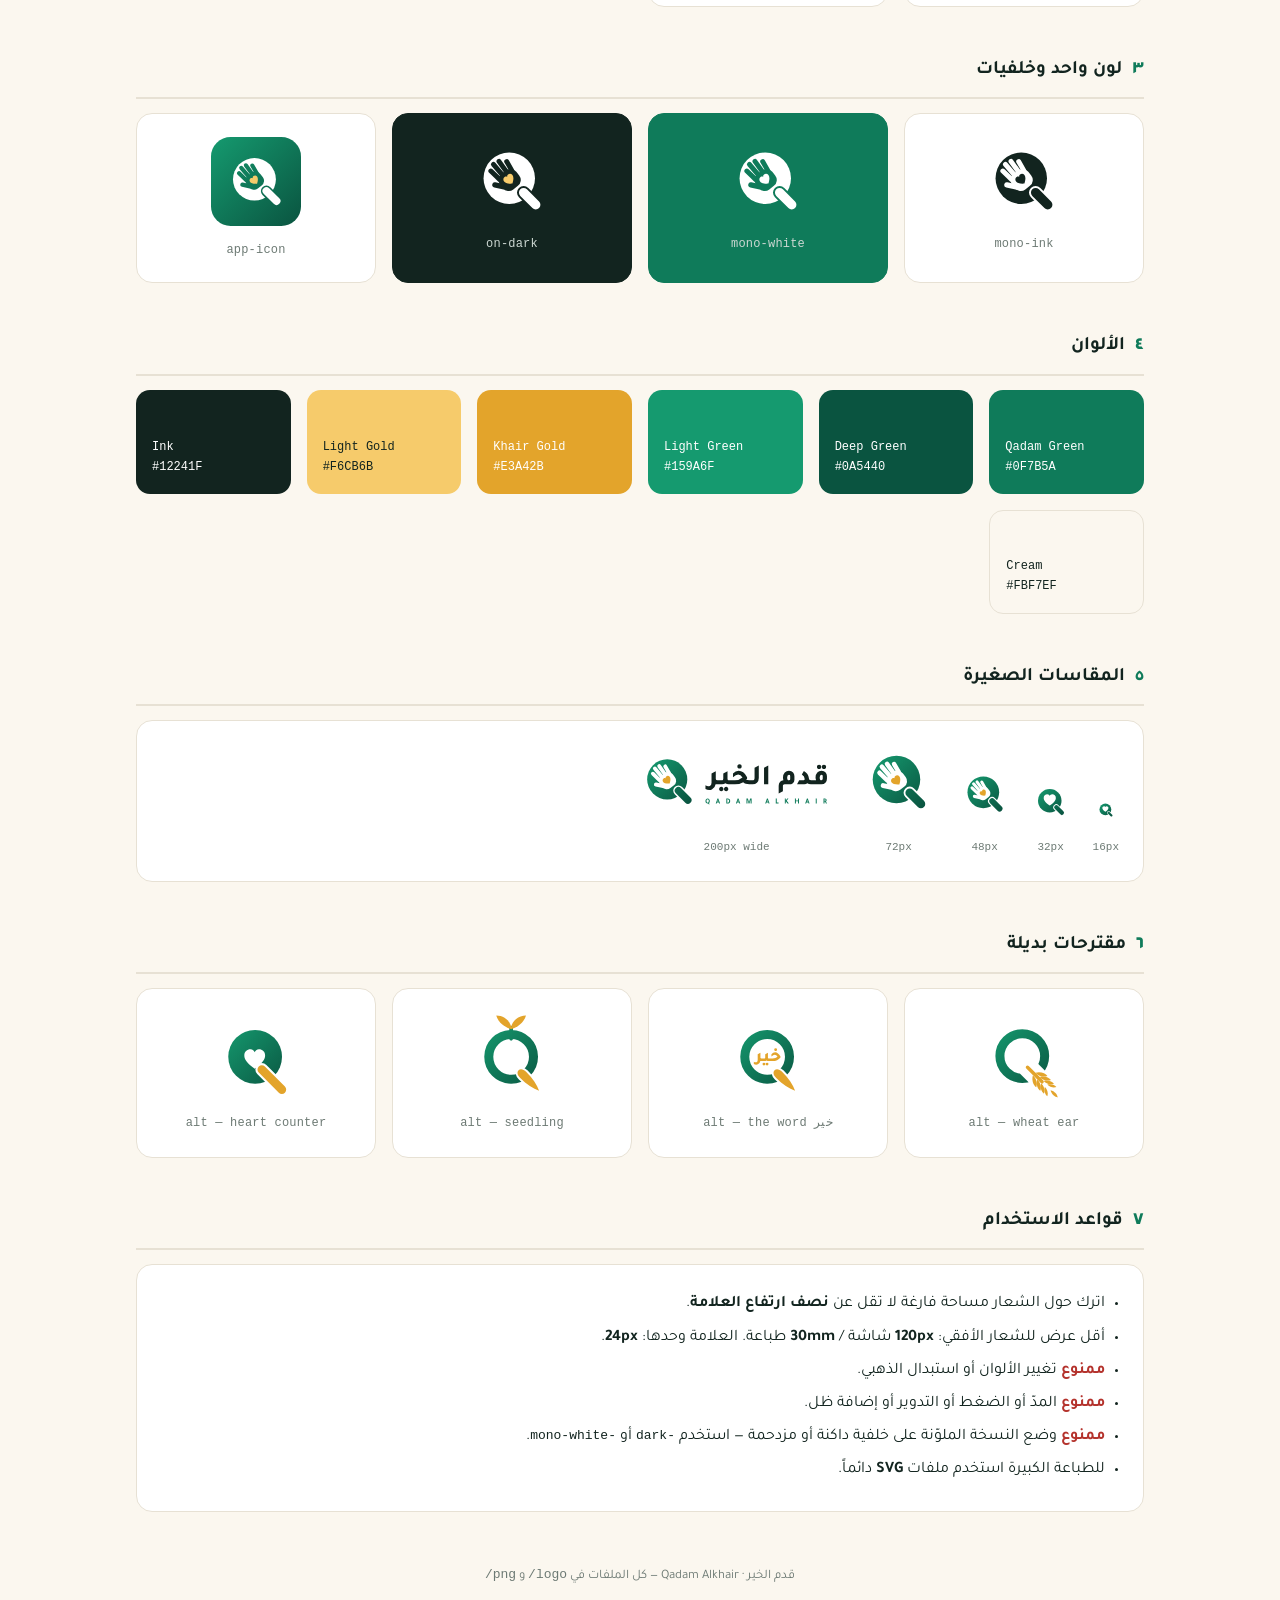
==== commit 40bc4016: "Carve the hand out of the Q instead of placing it inside A gold hand drawn on a green ring always re" ====
--- a/brand/qadam-alkhair/preview.html
+++ b/brand/qadam-alkhair/preview.html
@@ -54,12 +54,12 @@
   </header>
 
   <h2><span>١</span> الفكرة</h2>
-  <p style="margin:0 0 14px;color:var(--muted)">يدٌ تمتدّ وتُعطي الخير — والذراع نفسها ذيل الحرف.</p>
+  <p style="margin:0 0 14px;color:var(--muted)">كفٌّ مفتوحة تُعطي الخير، محفورة في قلب الحرف.</p>
   <div class="idea">
-    <div><b>الحلقة</b><br>حرف <code>Q</code> اللاتيني، وهو نفسه كأس حرف <b>ق</b> العربي.</div>
-    <div><b>الكفّ الممدودة</b><br>كفّ مبسوطة بأصابعها، مائلة كأنها تمدّ وتُعطي.</div>
-    <div><b>القلب</b><br>الخير الذي يُعطى، في راحة الكفّ.</div>
-    <div><b>الذراع</b><br>هي نفسها ذيل حرف <code>Q</code> — الحرف والمعنى شكل واحد.</div>
+    <div><b>الحرف</b><br>حرف <code>Q</code> ككتلة واحدة، وهو نفسه كأس حرف <b>ق</b>.</div>
+    <div><b>جوف الحرف</b><br>الفراغ داخل الحرف مرسوم كفّاً مفتوحة — اليد هي الحرف نفسه.</div>
+    <div><b>القلب</b><br>الخير الذي يُعطى — اللون الوحيد المختلف.</div>
+    <div><b>الذيل</b><br>يقطع حافة الحرف بفاصل نظيف كالـ<code>Q</code> الطباعي.</div>
     <div style="grid-column:1/-1;padding:0;border:0;background:transparent">
       <img src="logo/qadam-concept-diagram.svg" alt="شرح عناصر العلامة" style="width:100%"></div>
   </div>
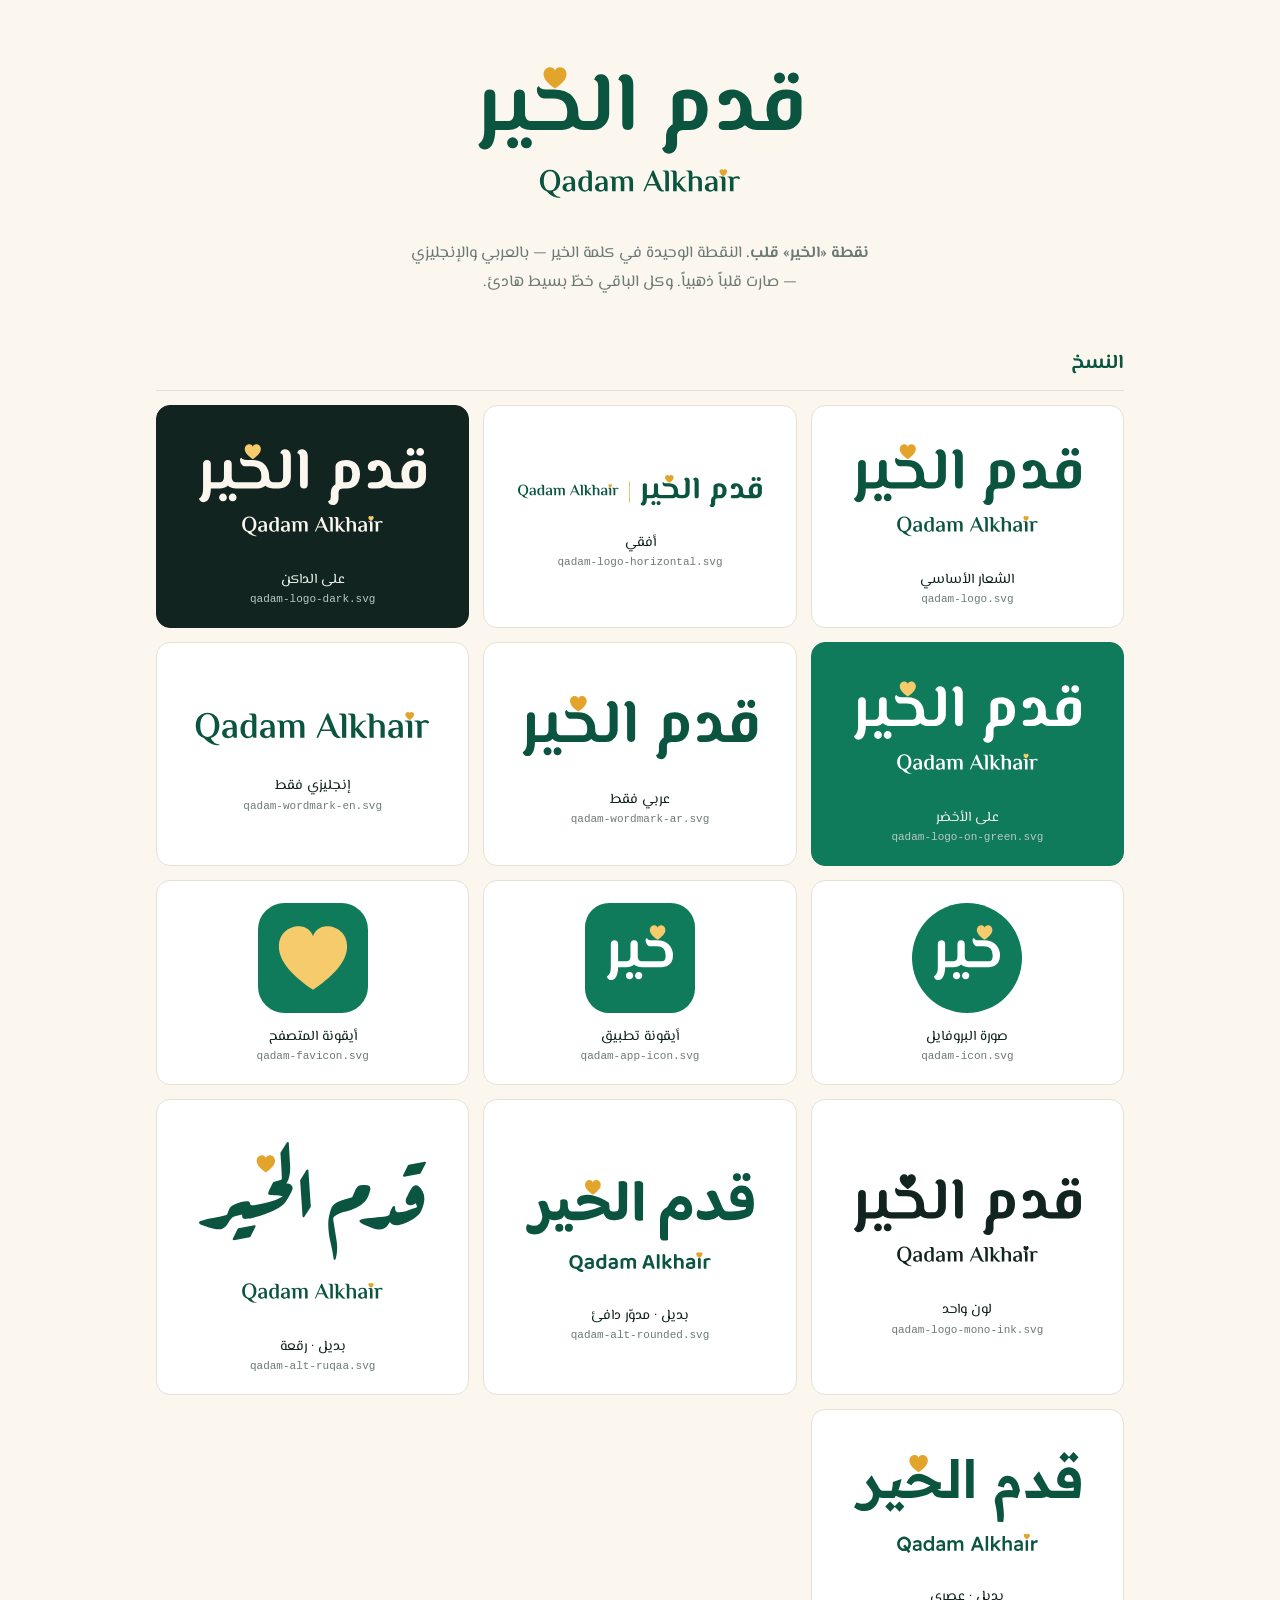
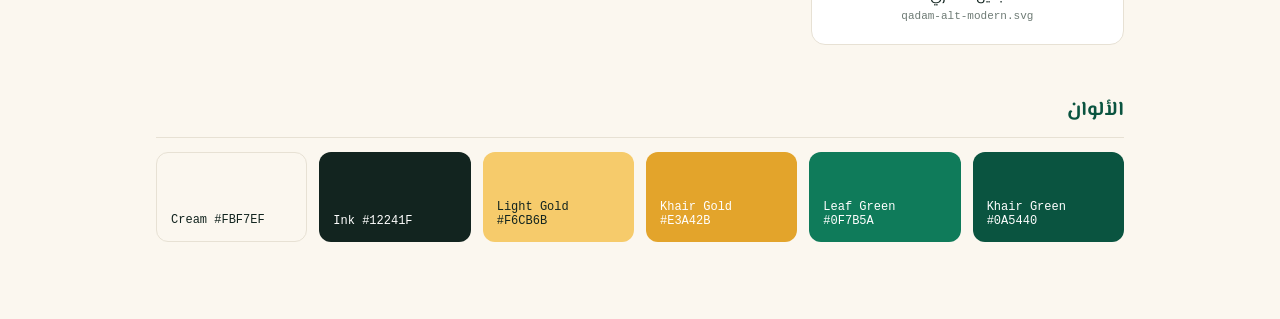
==== commit 8621a72a: "Replace the Q symbol with a wordmark: the dot of «khair» is a heart The client asked to drop the Q (" ====
--- a/brand/qadam-alkhair/preview.html
+++ b/brand/qadam-alkhair/preview.html
@@ -1,126 +1,31 @@
 <!doctype html>
-<html lang="ar" dir="rtl">
-<head>
-<meta charset="utf-8">
+<html lang="ar" dir="rtl"><head><meta charset="utf-8">
 <meta name="viewport" content="width=device-width, initial-scale=1">
-<title>قدم الخير — دليل الهوية</title>
+<title>قدم الخير — دليل الشعار</title>
 <link rel="icon" href="logo/qadam-favicon.svg" type="image/svg+xml">
-<link href="https://fonts.googleapis.com/css2?family=Tajawal:wght@400;500;700;800&display=swap" rel="stylesheet">
+<link href="https://fonts.googleapis.com/css2?family=El+Messiri:wght@500;700&display=swap" rel="stylesheet">
 <style>
-  :root{
-    --green:#0F7B5A; --green-dk:#0A5440; --green-lt:#159A6F;
-    --gold:#E3A42B; --gold-lt:#F6CB6B; --ink:#12241F; --cream:#FBF7EF;
-    --line:#e7e1d4; --muted:#6d7a74; --card:#fff;
-  }
-  *{box-sizing:border-box}
-  body{margin:0;background:var(--cream);color:var(--ink);
-       font-family:Tajawal,system-ui,"Segoe UI",sans-serif;line-height:1.7}
-  .wrap{max-width:1040px;margin:0 auto;padding:40px 16px 80px}
-  header{text-align:center;padding:24px 0 8px}
-  header img{width:min(420px,86%);height:auto}
-  header p{color:var(--muted);margin:14px 0 0;font-size:15px}
-  h2{font-size:19px;margin:48px 0 14px;padding-bottom:10px;border-bottom:2px solid var(--line);
-     display:flex;align-items:center;gap:10px}
-  h2 span{color:var(--green);font-weight:800}
-  .grid{display:grid;gap:16px;grid-template-columns:repeat(auto-fill,minmax(230px,1fr))}
-  .card{background:var(--card);border:1px solid var(--line);border-radius:16px;padding:22px;
-        display:flex;flex-direction:column;align-items:center;justify-content:center;gap:14px;min-height:170px}
-  .card.dark{background:var(--ink);border-color:var(--ink)}
-  .card.green{background:var(--green);border-color:var(--green)}
-  .card img{max-width:100%;height:auto}
-  .cap{font-size:12px;color:var(--muted);letter-spacing:.2px;direction:ltr;font-family:ui-monospace,monospace}
-  .card.dark .cap,.card.green .cap{color:#cdd8d3}
-  .idea{display:grid;gap:16px;grid-template-columns:repeat(auto-fit,minmax(230px,1fr))}
-  .idea div{background:var(--card);border:1px solid var(--line);border-radius:16px;padding:20px}
-  .idea b{color:var(--green)}
-  .sw{border-radius:14px;padding:16px;min-height:104px;display:flex;flex-direction:column;
-      justify-content:flex-end;color:#fff;font-size:12px;font-family:ui-monospace,monospace;direction:ltr}
-  .sizes{display:flex;align-items:flex-end;gap:26px;flex-wrap:wrap;background:var(--card);
-         border:1px solid var(--line);border-radius:16px;padding:24px}
-  .sizes figure{margin:0;text-align:center}
-  .sizes figcaption{font-size:11px;color:var(--muted);margin-top:8px;font-family:ui-monospace,monospace}
-  ul.rules{background:var(--card);border:1px solid var(--line);border-radius:16px;padding:20px 38px 20px 20px;margin:0}
-  ul.rules li{margin:6px 0}
-  .no{color:#b4322c;font-weight:700}
-  footer{margin-top:52px;text-align:center;color:var(--muted);font-size:13px}
-</style>
-</head>
-<body>
-<div class="wrap">
-
-  <header>
-    <img src="logo/qadam-logo-horizontal.svg" alt="قدم الخير — Qadam Alkhair">
-    <p>دليل الهوية البصرية · Logo &amp; Brand Kit</p>
-  </header>
-
-  <h2><span>١</span> الفكرة</h2>
-  <p style="margin:0 0 14px;color:var(--muted)">كفٌّ مفتوحة تُعطي الخير، محفورة في قلب الحرف.</p>
-  <div class="idea">
-    <div><b>الحرف</b><br>حرف <code>Q</code> ككتلة واحدة، وهو نفسه كأس حرف <b>ق</b>.</div>
-    <div><b>جوف الحرف</b><br>الفراغ داخل الحرف مرسوم كفّاً مفتوحة — اليد هي الحرف نفسه.</div>
-    <div><b>القلب</b><br>الخير الذي يُعطى — اللون الوحيد المختلف.</div>
-    <div><b>الذيل</b><br>يقطع حافة الحرف بفاصل نظيف كالـ<code>Q</code> الطباعي.</div>
-    <div style="grid-column:1/-1;padding:0;border:0;background:transparent">
-      <img src="logo/qadam-concept-diagram.svg" alt="شرح عناصر العلامة" style="width:100%"></div>
-  </div>
-
-  <h2><span>٢</span> النسخ الأساسية</h2>
-  <div class="grid">
-    <div class="card"><img src="logo/qadam-logo-horizontal.svg" alt=""><span class="cap">horizontal</span></div>
-    <div class="card"><img src="logo/qadam-logo-horizontal-rtl.svg" alt=""><span class="cap">horizontal-rtl</span></div>
-    <div class="card"><img src="logo/qadam-logo-stacked.svg" alt="" style="max-width:62%"><span class="cap">stacked</span></div>
-    <div class="card dark"><img src="logo/qadam-logo-horizontal-dark.svg" alt=""><span class="cap">horizontal-dark</span></div>
-    <div class="card"><img src="logo/qadam-wordmark.svg" alt=""><span class="cap">wordmark</span></div>
-    <div class="card"><img src="logo/qadam-mark.svg" alt="" style="max-width:46%"><span class="cap">mark</span></div>
-  </div>
-
-  <h2><span>٣</span> لون واحد وخلفيات</h2>
-  <div class="grid">
-    <div class="card"><img src="logo/qadam-mark-mono-ink.svg" alt="" style="max-width:40%"><span class="cap">mono-ink</span></div>
-    <div class="card green"><img src="logo/qadam-mark-mono-white.svg" alt="" style="max-width:40%"><span class="cap">mono-white</span></div>
-    <div class="card dark"><img src="logo/qadam-mark-on-dark.svg" alt="" style="max-width:40%"><span class="cap">on-dark</span></div>
-    <div class="card"><img src="logo/qadam-app-icon.svg" alt="" style="max-width:46%"><span class="cap">app-icon</span></div>
-  </div>
-
-  <h2><span>٤</span> الألوان</h2>
-  <div class="grid" style="grid-template-columns:repeat(auto-fit,minmax(150px,1fr))">
-    <div class="sw" style="background:#0F7B5A">Qadam Green<br>#0F7B5A</div>
-    <div class="sw" style="background:#0A5440">Deep Green<br>#0A5440</div>
-    <div class="sw" style="background:#159A6F">Light Green<br>#159A6F</div>
-    <div class="sw" style="background:#E3A42B">Khair Gold<br>#E3A42B</div>
-    <div class="sw" style="background:#F6CB6B;color:#12241F">Light Gold<br>#F6CB6B</div>
-    <div class="sw" style="background:#12241F">Ink<br>#12241F</div>
-    <div class="sw" style="background:#FBF7EF;color:#12241F;border:1px solid var(--line)">Cream<br>#FBF7EF</div>
-  </div>
-
-  <h2><span>٥</span> المقاسات الصغيرة</h2>
-  <div class="sizes">
-    <figure><img src="logo/qadam-favicon.svg" width="16" alt=""><figcaption>16px</figcaption></figure>
-    <figure><img src="logo/qadam-favicon.svg" width="32" alt=""><figcaption>32px</figcaption></figure>
-    <figure><img src="logo/qadam-mark.svg" width="48" alt=""><figcaption>48px</figcaption></figure>
-    <figure><img src="logo/qadam-mark.svg" width="72" alt=""><figcaption>72px</figcaption></figure>
-    <figure><img src="logo/qadam-logo-horizontal.svg" width="200" alt=""><figcaption>200px wide</figcaption></figure>
-  </div>
-
-  <h2><span>٦</span> مقترحات بديلة</h2>
-  <div class="grid">
-    <div class="card"><img src="logo/qadam-alt-wheat.svg" alt="" style="max-width:44%"><span class="cap">alt — wheat ear</span></div>
-    <div class="card"><img src="logo/qadam-alt-word.svg" alt="" style="max-width:44%"><span class="cap">alt — the word خير</span></div>
-    <div class="card"><img src="logo/qadam-alt-sprout.svg" alt="" style="max-width:44%"><span class="cap">alt — seedling</span></div>
-    <div class="card"><img src="logo/qadam-alt-heart.svg" alt="" style="max-width:44%"><span class="cap">alt — heart counter</span></div>
-  </div>
-
-  <h2><span>٧</span> قواعد الاستخدام</h2>
-  <ul class="rules">
-    <li>اترك حول الشعار مساحة فارغة لا تقل عن <b>نصف ارتفاع العلامة</b>.</li>
-    <li>أقل عرض للشعار الأفقي: <b>120px</b> شاشة / <b>30mm</b> طباعة. العلامة وحدها: <b>24px</b>.</li>
-    <li><span class="no">ممنوع</span> تغيير الألوان أو استبدال الذهبي.</li>
-    <li><span class="no">ممنوع</span> المدّ أو الضغط أو التدوير أو إضافة ظل.</li>
-    <li><span class="no">ممنوع</span> وضع النسخة الملوّنة على خلفية داكنة أو مزدحمة — استخدم <code>-dark</code> أو <code>-mono-white</code>.</li>
-    <li>للطباعة الكبيرة استخدم ملفات <b>SVG</b> دائماً.</li>
-  </ul>
-
-  <footer>قدم الخير · Qadam Alkhair — كل الملفات في <code>logo/</code> و <code>png/</code></footer>
-</div>
-</body>
-</html>
+ :root{--bg:#FBF7EF;--card:#fff;--ink:#12241F;--muted:#6d7a74;--line:#e7e1d4;--green:#0A5440}
+ *{box-sizing:border-box}
+ body{margin:0;background:var(--bg);color:var(--ink);font-family:"El Messiri",system-ui,sans-serif;line-height:1.8}
+ .wrap{max-width:1000px;margin:0 auto;padding:44px 16px 72px}
+ header{text-align:center;display:grid;gap:14px;justify-items:center}
+ header img{width:min(380px,80%)}
+ header p{margin:0;color:var(--muted);max-width:52ch}
+ h2{font-size:20px;margin:48px 0 14px;padding-bottom:8px;border-bottom:1px solid var(--line);color:var(--green)}
+ .grid{display:grid;gap:14px;grid-template-columns:repeat(auto-fill,minmax(240px,1fr))}
+ .c{margin:0;background:var(--card);border:1px solid var(--line);border-radius:14px;padding:22px;display:grid;gap:12px;justify-items:center;align-content:center;min-height:170px}
+ .c img{max-width:100%;height:auto} .c img.sq{width:110px}
+ .c.dark{background:#12241F;border-color:#12241F} .c.green{background:#0F7B5A;border-color:#0F7B5A}
+ figcaption{font-size:14px;text-align:center} figcaption span{display:block;font:11px ui-monospace,monospace;color:var(--muted);direction:ltr}
+ .c.dark figcaption,.c.green figcaption{color:#e9efe9} .c.dark span,.c.green span{color:#b9c9c1}
+ .sw{display:flex;flex-wrap:wrap;gap:12px} .sw div{flex:1 1 140px;border-radius:12px;padding:14px;min-height:90px;display:flex;align-items:flex-end;font:12px ui-monospace,monospace;color:#fff;direction:ltr}
+</style></head><body><div class="wrap">
+<header><img src="logo/qadam-logo.svg" alt="قدم الخير — Qadam Alkhair">
+<p><b>نقطة «الخير» قلب.</b> النقطة الوحيدة في كلمة الخير — بالعربي والإنجليزي — صارت قلباً ذهبياً. وكل الباقي خطّ بسيط هادئ.</p></header>
+<h2>النسخ</h2><div class="grid"><figure class="c "><img src="logo/qadam-logo.svg" alt="الشعار الأساسي" class=""><figcaption>الشعار الأساسي<span>qadam-logo.svg</span></figcaption></figure><figure class="c "><img src="logo/qadam-logo-horizontal.svg" alt="أفقي" class=""><figcaption>أفقي<span>qadam-logo-horizontal.svg</span></figcaption></figure><figure class="c dark"><img src="logo/qadam-logo-dark.svg" alt="على الداكن" class=""><figcaption>على الداكن<span>qadam-logo-dark.svg</span></figcaption></figure><figure class="c green"><img src="logo/qadam-logo-on-green.svg" alt="على الأخضر" class=""><figcaption>على الأخضر<span>qadam-logo-on-green.svg</span></figcaption></figure><figure class="c "><img src="logo/qadam-wordmark-ar.svg" alt="عربي فقط" class=""><figcaption>عربي فقط<span>qadam-wordmark-ar.svg</span></figcaption></figure><figure class="c "><img src="logo/qadam-wordmark-en.svg" alt="إنجليزي فقط" class=""><figcaption>إنجليزي فقط<span>qadam-wordmark-en.svg</span></figcaption></figure><figure class="c icon"><img src="logo/qadam-icon.svg" alt="صورة البروفايل" class="sq"><figcaption>صورة البروفايل<span>qadam-icon.svg</span></figcaption></figure><figure class="c icon"><img src="logo/qadam-app-icon.svg" alt="أيقونة تطبيق" class="sq"><figcaption>أيقونة تطبيق<span>qadam-app-icon.svg</span></figcaption></figure><figure class="c icon"><img src="logo/qadam-favicon.svg" alt="أيقونة المتصفح" class="sq"><figcaption>أيقونة المتصفح<span>qadam-favicon.svg</span></figcaption></figure><figure class="c "><img src="logo/qadam-logo-mono-ink.svg" alt="لون واحد" class=""><figcaption>لون واحد<span>qadam-logo-mono-ink.svg</span></figcaption></figure><figure class="c "><img src="logo/qadam-alt-rounded.svg" alt="بديل · مدوّر دافئ" class=""><figcaption>بديل · مدوّر دافئ<span>qadam-alt-rounded.svg</span></figcaption></figure><figure class="c "><img src="logo/qadam-alt-ruqaa.svg" alt="بديل · رقعة" class=""><figcaption>بديل · رقعة<span>qadam-alt-ruqaa.svg</span></figcaption></figure><figure class="c "><img src="logo/qadam-alt-modern.svg" alt="بديل · عصري" class=""><figcaption>بديل · عصري<span>qadam-alt-modern.svg</span></figcaption></figure></div>
+<h2>الألوان</h2><div class="sw">
+<div style="background:#0A5440">Khair Green #0A5440</div><div style="background:#0F7B5A">Leaf Green #0F7B5A</div>
+<div style="background:#E3A42B">Khair Gold #E3A42B</div><div style="background:#F6CB6B;color:#12241F">Light Gold #F6CB6B</div>
+<div style="background:#12241F">Ink #12241F</div><div style="background:#FBF7EF;color:#12241F;border:1px solid #e7e1d4">Cream #FBF7EF</div></div>
+</div></body></html>
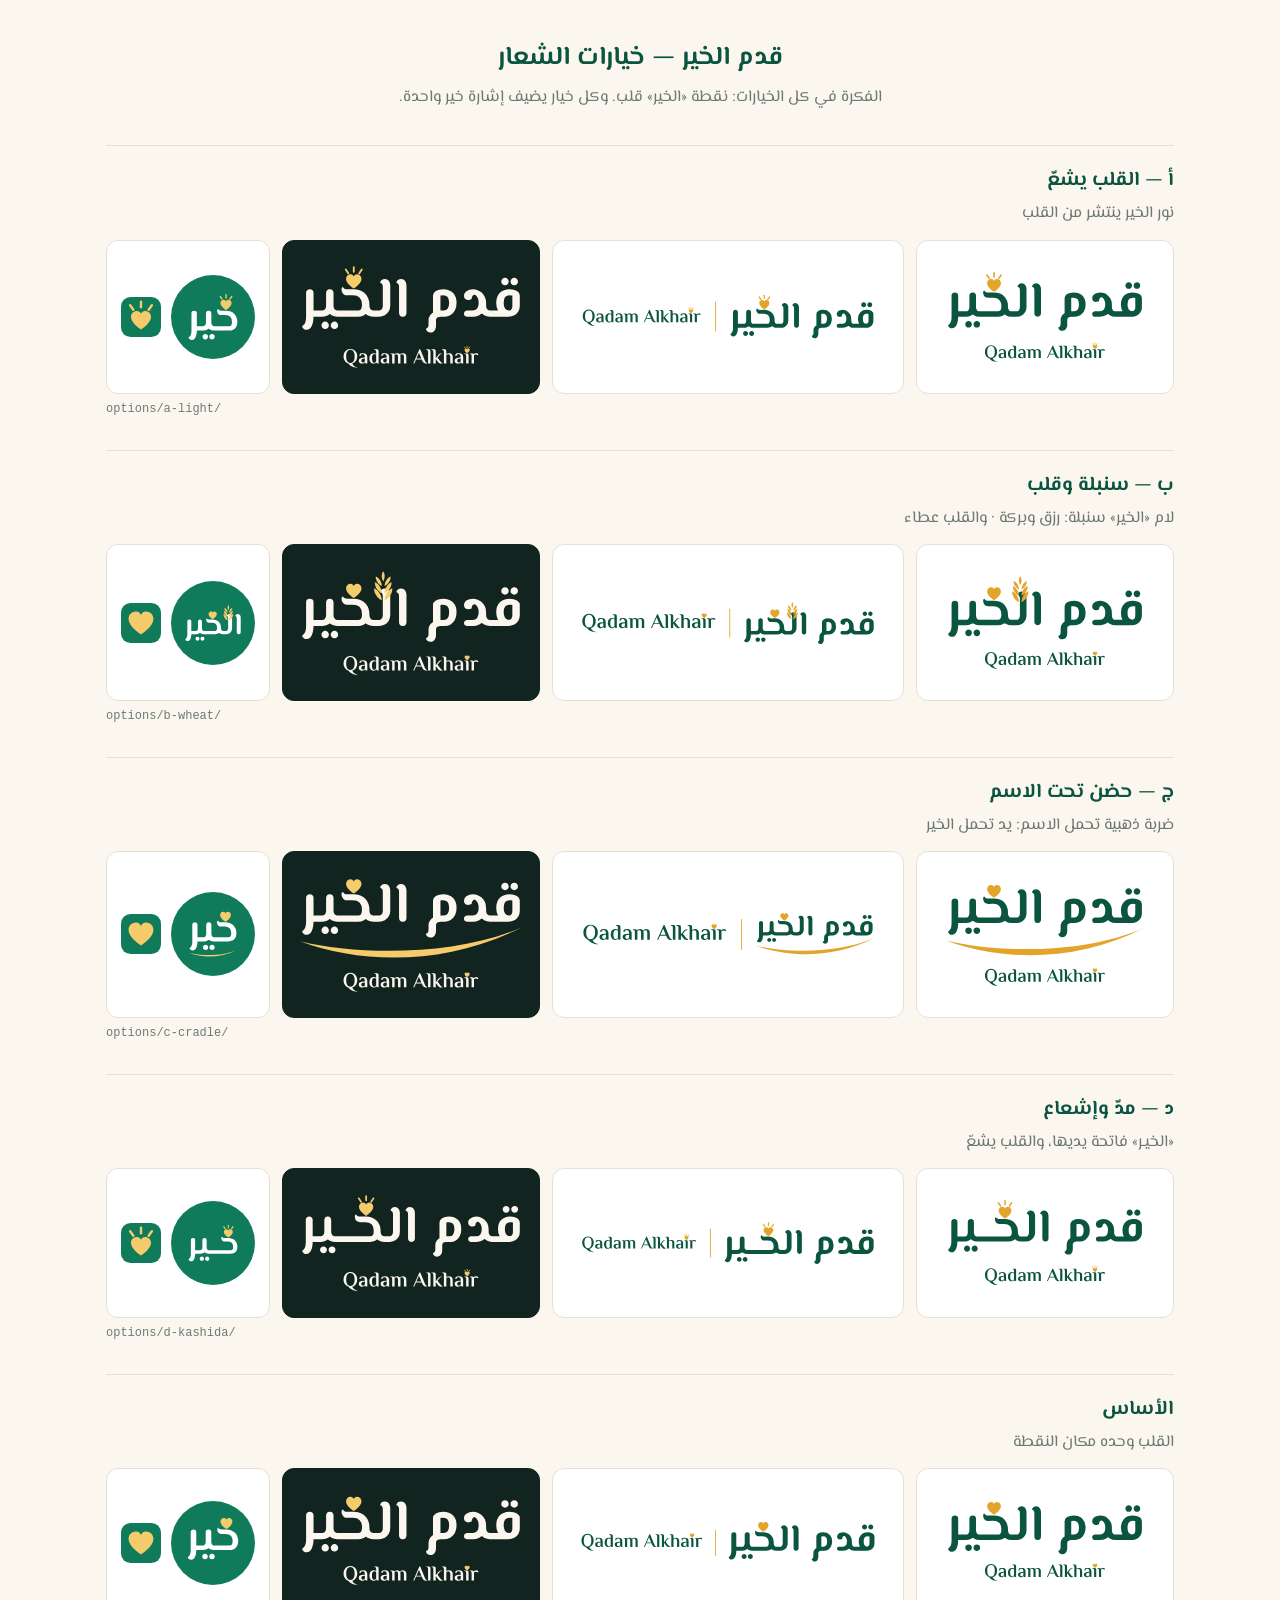
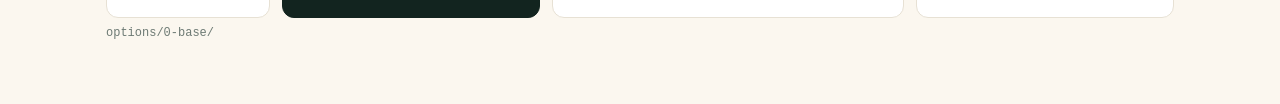
==== commit 6137c8b3: "Develop the wordmark into four khair options, each a complete kit The client approved the heart-dot " ====
--- a/brand/qadam-alkhair/preview.html
+++ b/brand/qadam-alkhair/preview.html
@@ -1,31 +1,45 @@
-<!doctype html>
-<html lang="ar" dir="rtl"><head><meta charset="utf-8">
-<meta name="viewport" content="width=device-width, initial-scale=1">
-<title>قدم الخير — دليل الشعار</title>
-<link rel="icon" href="logo/qadam-favicon.svg" type="image/svg+xml">
+<!doctype html><html lang="ar" dir="rtl"><head><meta charset="utf-8">
+<meta name="viewport" content="width=device-width, initial-scale=1"><title>قدم الخير — خيارات الشعار</title>
 <link href="https://fonts.googleapis.com/css2?family=El+Messiri:wght@500;700&display=swap" rel="stylesheet">
 <style>
- :root{--bg:#FBF7EF;--card:#fff;--ink:#12241F;--muted:#6d7a74;--line:#e7e1d4;--green:#0A5440}
- *{box-sizing:border-box}
- body{margin:0;background:var(--bg);color:var(--ink);font-family:"El Messiri",system-ui,sans-serif;line-height:1.8}
- .wrap{max-width:1000px;margin:0 auto;padding:44px 16px 72px}
- header{text-align:center;display:grid;gap:14px;justify-items:center}
- header img{width:min(380px,80%)}
- header p{margin:0;color:var(--muted);max-width:52ch}
- h2{font-size:20px;margin:48px 0 14px;padding-bottom:8px;border-bottom:1px solid var(--line);color:var(--green)}
- .grid{display:grid;gap:14px;grid-template-columns:repeat(auto-fill,minmax(240px,1fr))}
- .c{margin:0;background:var(--card);border:1px solid var(--line);border-radius:14px;padding:22px;display:grid;gap:12px;justify-items:center;align-content:center;min-height:170px}
- .c img{max-width:100%;height:auto} .c img.sq{width:110px}
- .c.dark{background:#12241F;border-color:#12241F} .c.green{background:#0F7B5A;border-color:#0F7B5A}
- figcaption{font-size:14px;text-align:center} figcaption span{display:block;font:11px ui-monospace,monospace;color:var(--muted);direction:ltr}
- .c.dark figcaption,.c.green figcaption{color:#e9efe9} .c.dark span,.c.green span{color:#b9c9c1}
- .sw{display:flex;flex-wrap:wrap;gap:12px} .sw div{flex:1 1 140px;border-radius:12px;padding:14px;min-height:90px;display:flex;align-items:flex-end;font:12px ui-monospace,monospace;color:#fff;direction:ltr}
+:root{--bg:#FBF7EF;--ink:#12241F;--muted:#6d7a74;--line:#e7e1d4;--green:#0A5440}
+*{box-sizing:border-box} body{margin:0;background:var(--bg);color:var(--ink);font-family:"El Messiri",system-ui,sans-serif;line-height:1.7}
+.wrap{max-width:1100px;margin:0 auto;padding:36px 16px 64px} header{text-align:center;margin-bottom:12px}
+header h1{margin:0;font-size:26px;color:var(--green)} header p{margin:4px 0 0;color:var(--muted)}
+section{margin-top:34px;padding-top:18px;border-top:1px solid var(--line)} h2{margin:0;font-size:20px;color:var(--green)}
+section>p{margin:2px 0 12px;color:var(--muted)}
+.row{display:grid;gap:12px;grid-template-columns:1.1fr 1.5fr 1.1fr .7fr}
+@media (max-width:760px){.row{grid-template-columns:1fr 1fr}}
+.c{margin:0;background:#fff;border:1px solid var(--line);border-radius:12px;padding:14px;display:flex;align-items:center;justify-content:center;gap:10px;min-height:150px}
+.c img{max-width:100%;height:auto} .c.dark{background:#12241F;border-color:#12241F;padding:0;overflow:hidden}
+.c.ic img{width:84px} .c.ic img.fav{width:40px}
+code{display:block;margin-top:8px;font:12px ui-monospace,monospace;color:var(--muted);direction:ltr;text-align:left}
 </style></head><body><div class="wrap">
-<header><img src="logo/qadam-logo.svg" alt="قدم الخير — Qadam Alkhair">
-<p><b>نقطة «الخير» قلب.</b> النقطة الوحيدة في كلمة الخير — بالعربي والإنجليزي — صارت قلباً ذهبياً. وكل الباقي خطّ بسيط هادئ.</p></header>
-<h2>النسخ</h2><div class="grid"><figure class="c "><img src="logo/qadam-logo.svg" alt="الشعار الأساسي" class=""><figcaption>الشعار الأساسي<span>qadam-logo.svg</span></figcaption></figure><figure class="c "><img src="logo/qadam-logo-horizontal.svg" alt="أفقي" class=""><figcaption>أفقي<span>qadam-logo-horizontal.svg</span></figcaption></figure><figure class="c dark"><img src="logo/qadam-logo-dark.svg" alt="على الداكن" class=""><figcaption>على الداكن<span>qadam-logo-dark.svg</span></figcaption></figure><figure class="c green"><img src="logo/qadam-logo-on-green.svg" alt="على الأخضر" class=""><figcaption>على الأخضر<span>qadam-logo-on-green.svg</span></figcaption></figure><figure class="c "><img src="logo/qadam-wordmark-ar.svg" alt="عربي فقط" class=""><figcaption>عربي فقط<span>qadam-wordmark-ar.svg</span></figcaption></figure><figure class="c "><img src="logo/qadam-wordmark-en.svg" alt="إنجليزي فقط" class=""><figcaption>إنجليزي فقط<span>qadam-wordmark-en.svg</span></figcaption></figure><figure class="c icon"><img src="logo/qadam-icon.svg" alt="صورة البروفايل" class="sq"><figcaption>صورة البروفايل<span>qadam-icon.svg</span></figcaption></figure><figure class="c icon"><img src="logo/qadam-app-icon.svg" alt="أيقونة تطبيق" class="sq"><figcaption>أيقونة تطبيق<span>qadam-app-icon.svg</span></figcaption></figure><figure class="c icon"><img src="logo/qadam-favicon.svg" alt="أيقونة المتصفح" class="sq"><figcaption>أيقونة المتصفح<span>qadam-favicon.svg</span></figcaption></figure><figure class="c "><img src="logo/qadam-logo-mono-ink.svg" alt="لون واحد" class=""><figcaption>لون واحد<span>qadam-logo-mono-ink.svg</span></figcaption></figure><figure class="c "><img src="logo/qadam-alt-rounded.svg" alt="بديل · مدوّر دافئ" class=""><figcaption>بديل · مدوّر دافئ<span>qadam-alt-rounded.svg</span></figcaption></figure><figure class="c "><img src="logo/qadam-alt-ruqaa.svg" alt="بديل · رقعة" class=""><figcaption>بديل · رقعة<span>qadam-alt-ruqaa.svg</span></figcaption></figure><figure class="c "><img src="logo/qadam-alt-modern.svg" alt="بديل · عصري" class=""><figcaption>بديل · عصري<span>qadam-alt-modern.svg</span></figcaption></figure></div>
-<h2>الألوان</h2><div class="sw">
-<div style="background:#0A5440">Khair Green #0A5440</div><div style="background:#0F7B5A">Leaf Green #0F7B5A</div>
-<div style="background:#E3A42B">Khair Gold #E3A42B</div><div style="background:#F6CB6B;color:#12241F">Light Gold #F6CB6B</div>
-<div style="background:#12241F">Ink #12241F</div><div style="background:#FBF7EF;color:#12241F;border:1px solid #e7e1d4">Cream #FBF7EF</div></div>
+<header><h1>قدم الخير — خيارات الشعار</h1><p>الفكرة في كل الخيارات: نقطة «الخير» قلب. وكل خيار يضيف إشارة خير واحدة.</p></header>
+<section><h2>أ — القلب يشعّ</h2><p>نور الخير ينتشر من القلب</p><div class="row">
+<figure class="c"><img src="options/a-light/logo/qadam-logo.svg" alt=""></figure>
+<figure class="c"><img src="options/a-light/logo/qadam-logo-horizontal.svg" alt=""></figure>
+<figure class="c dark"><img src="options/a-light/logo/qadam-logo-dark.svg" alt=""></figure>
+<figure class="c ic"><img src="options/a-light/logo/qadam-icon.svg" alt=""><img src="options/a-light/logo/qadam-favicon.svg" alt="" class="fav"></figure>
+</div><code>options/a-light/</code></section><section><h2>ب — سنبلة وقلب</h2><p>لام «الخير» سنبلة: رزق وبركة · والقلب عطاء</p><div class="row">
+<figure class="c"><img src="options/b-wheat/logo/qadam-logo.svg" alt=""></figure>
+<figure class="c"><img src="options/b-wheat/logo/qadam-logo-horizontal.svg" alt=""></figure>
+<figure class="c dark"><img src="options/b-wheat/logo/qadam-logo-dark.svg" alt=""></figure>
+<figure class="c ic"><img src="options/b-wheat/logo/qadam-icon.svg" alt=""><img src="options/b-wheat/logo/qadam-favicon.svg" alt="" class="fav"></figure>
+</div><code>options/b-wheat/</code></section><section><h2>ج — حضن تحت الاسم</h2><p>ضربة ذهبية تحمل الاسم: يد تحمل الخير</p><div class="row">
+<figure class="c"><img src="options/c-cradle/logo/qadam-logo.svg" alt=""></figure>
+<figure class="c"><img src="options/c-cradle/logo/qadam-logo-horizontal.svg" alt=""></figure>
+<figure class="c dark"><img src="options/c-cradle/logo/qadam-logo-dark.svg" alt=""></figure>
+<figure class="c ic"><img src="options/c-cradle/logo/qadam-icon.svg" alt=""><img src="options/c-cradle/logo/qadam-favicon.svg" alt="" class="fav"></figure>
+</div><code>options/c-cradle/</code></section><section><h2>د — مدّ وإشعاع</h2><p>«الخيـر» فاتحة يديها، والقلب يشعّ</p><div class="row">
+<figure class="c"><img src="options/d-kashida/logo/qadam-logo.svg" alt=""></figure>
+<figure class="c"><img src="options/d-kashida/logo/qadam-logo-horizontal.svg" alt=""></figure>
+<figure class="c dark"><img src="options/d-kashida/logo/qadam-logo-dark.svg" alt=""></figure>
+<figure class="c ic"><img src="options/d-kashida/logo/qadam-icon.svg" alt=""><img src="options/d-kashida/logo/qadam-favicon.svg" alt="" class="fav"></figure>
+</div><code>options/d-kashida/</code></section><section><h2>الأساس</h2><p>القلب وحده مكان النقطة</p><div class="row">
+<figure class="c"><img src="options/0-base/logo/qadam-logo.svg" alt=""></figure>
+<figure class="c"><img src="options/0-base/logo/qadam-logo-horizontal.svg" alt=""></figure>
+<figure class="c dark"><img src="options/0-base/logo/qadam-logo-dark.svg" alt=""></figure>
+<figure class="c ic"><img src="options/0-base/logo/qadam-icon.svg" alt=""><img src="options/0-base/logo/qadam-favicon.svg" alt="" class="fav"></figure>
+</div><code>options/0-base/</code></section>
 </div></body></html>
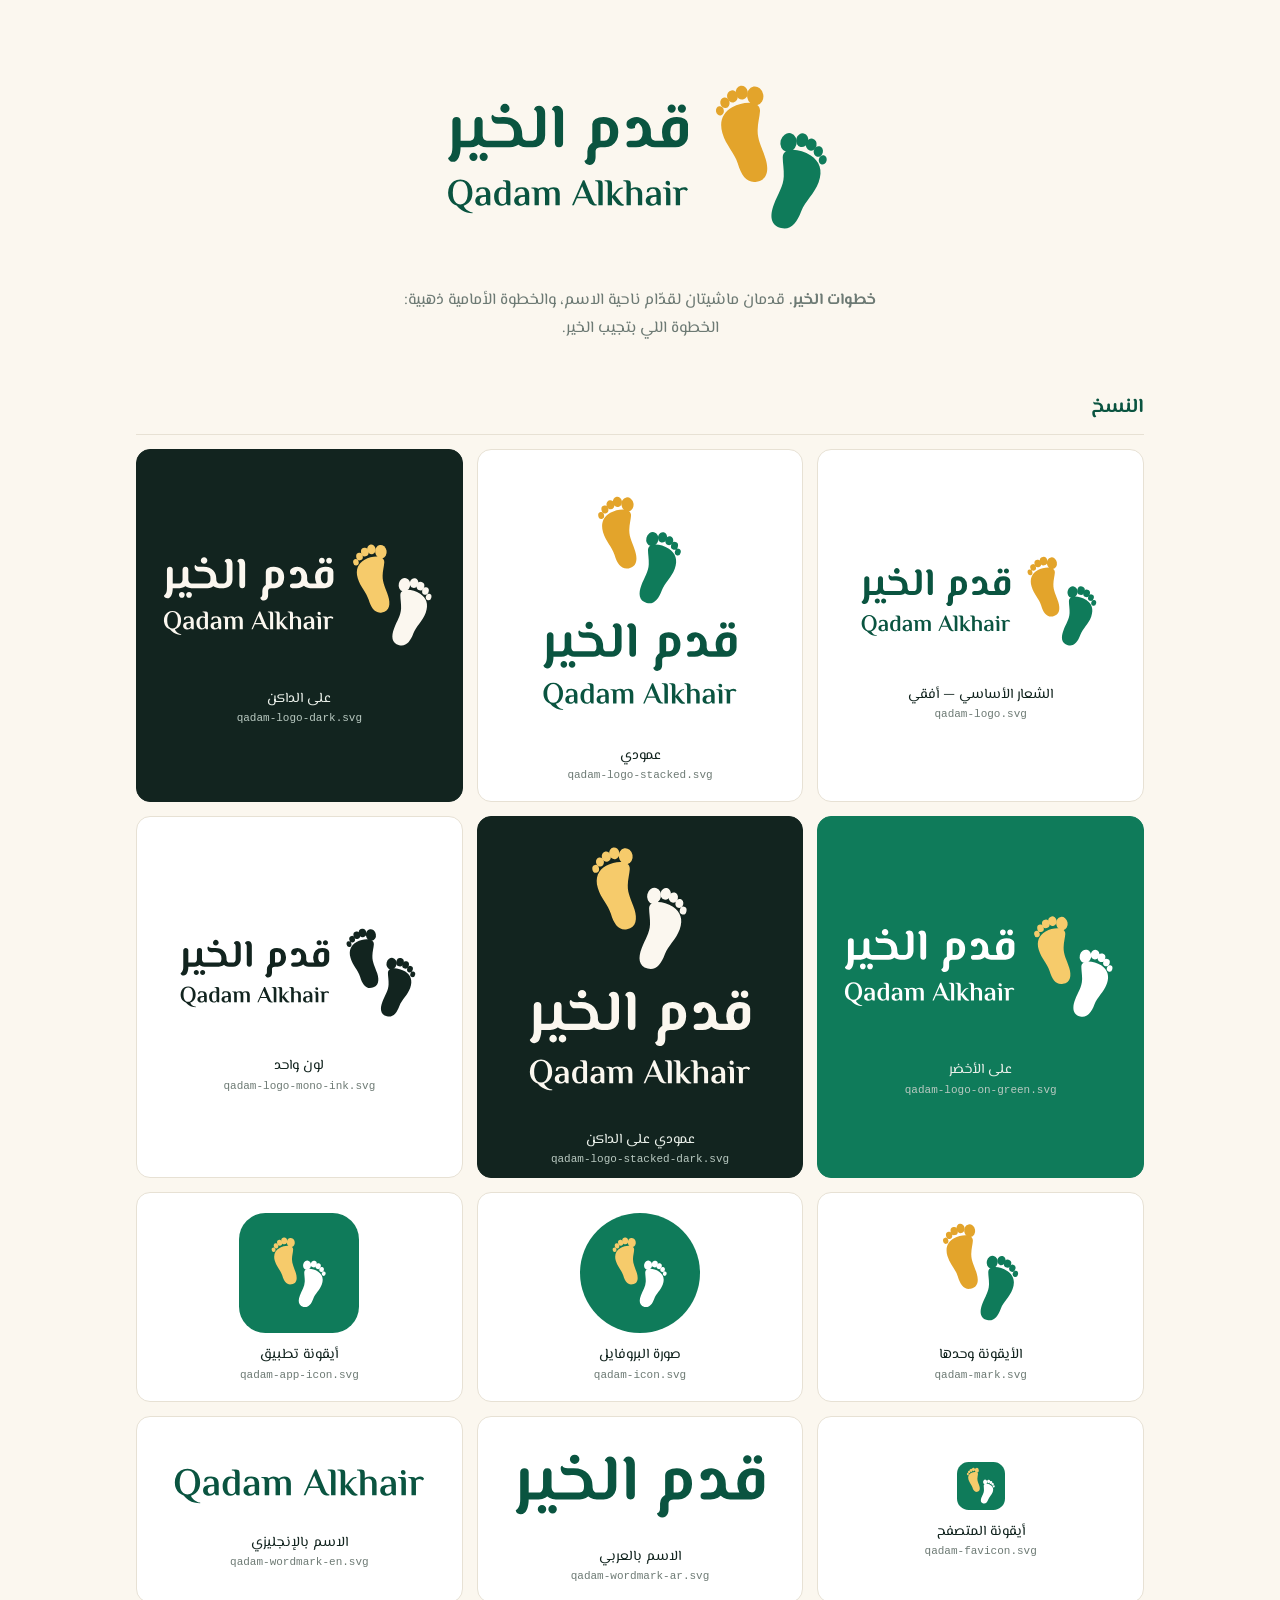
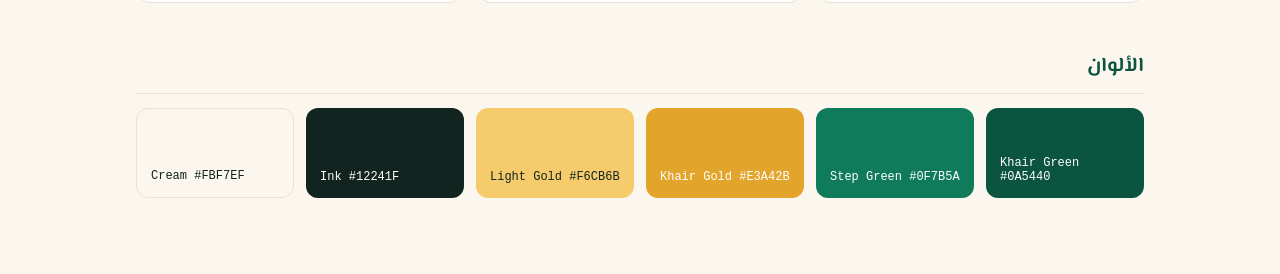
==== commit dcf79993: "Final direction: «خطوات الخير» — footsteps icon + name After the client clarified the brief (a tradi" ====
--- a/brand/qadam-alkhair/preview.html
+++ b/brand/qadam-alkhair/preview.html
@@ -1,45 +1,27 @@
 <!doctype html><html lang="ar" dir="rtl"><head><meta charset="utf-8">
-<meta name="viewport" content="width=device-width, initial-scale=1"><title>قدم الخير — خيارات الشعار</title>
+<meta name="viewport" content="width=device-width, initial-scale=1"><title>قدم الخير — دليل الشعار</title>
+<link rel="icon" href="logo/qadam-favicon.svg" type="image/svg+xml">
 <link href="https://fonts.googleapis.com/css2?family=El+Messiri:wght@500;700&display=swap" rel="stylesheet">
 <style>
 :root{--bg:#FBF7EF;--ink:#12241F;--muted:#6d7a74;--line:#e7e1d4;--green:#0A5440}
-*{box-sizing:border-box} body{margin:0;background:var(--bg);color:var(--ink);font-family:"El Messiri",system-ui,sans-serif;line-height:1.7}
-.wrap{max-width:1100px;margin:0 auto;padding:36px 16px 64px} header{text-align:center;margin-bottom:12px}
-header h1{margin:0;font-size:26px;color:var(--green)} header p{margin:4px 0 0;color:var(--muted)}
-section{margin-top:34px;padding-top:18px;border-top:1px solid var(--line)} h2{margin:0;font-size:20px;color:var(--green)}
-section>p{margin:2px 0 12px;color:var(--muted)}
-.row{display:grid;gap:12px;grid-template-columns:1.1fr 1.5fr 1.1fr .7fr}
-@media (max-width:760px){.row{grid-template-columns:1fr 1fr}}
-.c{margin:0;background:#fff;border:1px solid var(--line);border-radius:12px;padding:14px;display:flex;align-items:center;justify-content:center;gap:10px;min-height:150px}
-.c img{max-width:100%;height:auto} .c.dark{background:#12241F;border-color:#12241F;padding:0;overflow:hidden}
-.c.ic img{width:84px} .c.ic img.fav{width:40px}
-code{display:block;margin-top:8px;font:12px ui-monospace,monospace;color:var(--muted);direction:ltr;text-align:left}
+*{box-sizing:border-box} body{margin:0;background:var(--bg);color:var(--ink);font-family:"El Messiri",system-ui,sans-serif;line-height:1.8}
+.wrap{max-width:1040px;margin:0 auto;padding:44px 16px 72px}
+header{display:grid;justify-items:center;gap:14px;text-align:center} header img{width:min(460px,90%)}
+header p{margin:0;color:var(--muted);max-width:56ch}
+h2{font-size:20px;margin:46px 0 14px;padding-bottom:8px;border-bottom:1px solid var(--line);color:var(--green)}
+.grid{display:grid;gap:14px;grid-template-columns:repeat(auto-fill,minmax(250px,1fr))}
+.c{margin:0;background:#fff;border:1px solid var(--line);border-radius:14px;padding:20px;display:grid;gap:10px;justify-items:center;align-content:center;min-height:170px}
+.c img{max-width:100%;height:auto} .c.sq img{width:120px} .c.fav img{width:48px}
+.c.dark{background:#12241F;border-color:#12241F;padding:0 0 12px;overflow:hidden} .c.green{background:#0F7B5A;border-color:#0F7B5A;padding:0 0 12px;overflow:hidden}
+figcaption{font-size:14px;text-align:center} figcaption span{display:block;font:11px ui-monospace,monospace;color:var(--muted);direction:ltr}
+.c.dark figcaption,.c.green figcaption{color:#e9efe9} .c.dark span,.c.green span{color:#b9c9c1}
+.sw{display:flex;flex-wrap:wrap;gap:12px} .sw div{flex:1 1 140px;border-radius:12px;padding:14px;min-height:90px;display:flex;align-items:flex-end;font:12px ui-monospace,monospace;color:#fff;direction:ltr}
 </style></head><body><div class="wrap">
-<header><h1>قدم الخير — خيارات الشعار</h1><p>الفكرة في كل الخيارات: نقطة «الخير» قلب. وكل خيار يضيف إشارة خير واحدة.</p></header>
-<section><h2>أ — القلب يشعّ</h2><p>نور الخير ينتشر من القلب</p><div class="row">
-<figure class="c"><img src="options/a-light/logo/qadam-logo.svg" alt=""></figure>
-<figure class="c"><img src="options/a-light/logo/qadam-logo-horizontal.svg" alt=""></figure>
-<figure class="c dark"><img src="options/a-light/logo/qadam-logo-dark.svg" alt=""></figure>
-<figure class="c ic"><img src="options/a-light/logo/qadam-icon.svg" alt=""><img src="options/a-light/logo/qadam-favicon.svg" alt="" class="fav"></figure>
-</div><code>options/a-light/</code></section><section><h2>ب — سنبلة وقلب</h2><p>لام «الخير» سنبلة: رزق وبركة · والقلب عطاء</p><div class="row">
-<figure class="c"><img src="options/b-wheat/logo/qadam-logo.svg" alt=""></figure>
-<figure class="c"><img src="options/b-wheat/logo/qadam-logo-horizontal.svg" alt=""></figure>
-<figure class="c dark"><img src="options/b-wheat/logo/qadam-logo-dark.svg" alt=""></figure>
-<figure class="c ic"><img src="options/b-wheat/logo/qadam-icon.svg" alt=""><img src="options/b-wheat/logo/qadam-favicon.svg" alt="" class="fav"></figure>
-</div><code>options/b-wheat/</code></section><section><h2>ج — حضن تحت الاسم</h2><p>ضربة ذهبية تحمل الاسم: يد تحمل الخير</p><div class="row">
-<figure class="c"><img src="options/c-cradle/logo/qadam-logo.svg" alt=""></figure>
-<figure class="c"><img src="options/c-cradle/logo/qadam-logo-horizontal.svg" alt=""></figure>
-<figure class="c dark"><img src="options/c-cradle/logo/qadam-logo-dark.svg" alt=""></figure>
-<figure class="c ic"><img src="options/c-cradle/logo/qadam-icon.svg" alt=""><img src="options/c-cradle/logo/qadam-favicon.svg" alt="" class="fav"></figure>
-</div><code>options/c-cradle/</code></section><section><h2>د — مدّ وإشعاع</h2><p>«الخيـر» فاتحة يديها، والقلب يشعّ</p><div class="row">
-<figure class="c"><img src="options/d-kashida/logo/qadam-logo.svg" alt=""></figure>
-<figure class="c"><img src="options/d-kashida/logo/qadam-logo-horizontal.svg" alt=""></figure>
-<figure class="c dark"><img src="options/d-kashida/logo/qadam-logo-dark.svg" alt=""></figure>
-<figure class="c ic"><img src="options/d-kashida/logo/qadam-icon.svg" alt=""><img src="options/d-kashida/logo/qadam-favicon.svg" alt="" class="fav"></figure>
-</div><code>options/d-kashida/</code></section><section><h2>الأساس</h2><p>القلب وحده مكان النقطة</p><div class="row">
-<figure class="c"><img src="options/0-base/logo/qadam-logo.svg" alt=""></figure>
-<figure class="c"><img src="options/0-base/logo/qadam-logo-horizontal.svg" alt=""></figure>
-<figure class="c dark"><img src="options/0-base/logo/qadam-logo-dark.svg" alt=""></figure>
-<figure class="c ic"><img src="options/0-base/logo/qadam-icon.svg" alt=""><img src="options/0-base/logo/qadam-favicon.svg" alt="" class="fav"></figure>
-</div><code>options/0-base/</code></section>
+<header><img src="logo/qadam-logo.svg" alt="قدم الخير — Qadam Alkhair">
+<p><b>خطوات الخير.</b> قدمان ماشيتان لقدّام ناحية الاسم، والخطوة الأمامية ذهبية: الخطوة اللي بتجيب الخير.</p></header>
+<h2>النسخ</h2><div class="grid"><figure class="c "><img src="logo/qadam-logo.svg" alt="الشعار الأساسي — أفقي"><figcaption>الشعار الأساسي — أفقي<span>qadam-logo.svg</span></figcaption></figure><figure class="c "><img src="logo/qadam-logo-stacked.svg" alt="عمودي"><figcaption>عمودي<span>qadam-logo-stacked.svg</span></figcaption></figure><figure class="c dark"><img src="logo/qadam-logo-dark.svg" alt="على الداكن"><figcaption>على الداكن<span>qadam-logo-dark.svg</span></figcaption></figure><figure class="c green"><img src="logo/qadam-logo-on-green.svg" alt="على الأخضر"><figcaption>على الأخضر<span>qadam-logo-on-green.svg</span></figcaption></figure><figure class="c dark"><img src="logo/qadam-logo-stacked-dark.svg" alt="عمودي على الداكن"><figcaption>عمودي على الداكن<span>qadam-logo-stacked-dark.svg</span></figcaption></figure><figure class="c "><img src="logo/qadam-logo-mono-ink.svg" alt="لون واحد"><figcaption>لون واحد<span>qadam-logo-mono-ink.svg</span></figcaption></figure><figure class="c sq"><img src="logo/qadam-mark.svg" alt="الأيقونة وحدها"><figcaption>الأيقونة وحدها<span>qadam-mark.svg</span></figcaption></figure><figure class="c sq"><img src="logo/qadam-icon.svg" alt="صورة البروفايل"><figcaption>صورة البروفايل<span>qadam-icon.svg</span></figcaption></figure><figure class="c sq"><img src="logo/qadam-app-icon.svg" alt="أيقونة تطبيق"><figcaption>أيقونة تطبيق<span>qadam-app-icon.svg</span></figcaption></figure><figure class="c fav"><img src="logo/qadam-favicon.svg" alt="أيقونة المتصفح"><figcaption>أيقونة المتصفح<span>qadam-favicon.svg</span></figcaption></figure><figure class="c "><img src="logo/qadam-wordmark-ar.svg" alt="الاسم بالعربي"><figcaption>الاسم بالعربي<span>qadam-wordmark-ar.svg</span></figcaption></figure><figure class="c "><img src="logo/qadam-wordmark-en.svg" alt="الاسم بالإنجليزي"><figcaption>الاسم بالإنجليزي<span>qadam-wordmark-en.svg</span></figcaption></figure></div>
+<h2>الألوان</h2><div class="sw">
+<div style="background:#0A5440">Khair Green #0A5440</div><div style="background:#0F7B5A">Step Green #0F7B5A</div>
+<div style="background:#E3A42B">Khair Gold #E3A42B</div><div style="background:#F6CB6B;color:#12241F">Light Gold #F6CB6B</div>
+<div style="background:#12241F">Ink #12241F</div><div style="background:#FBF7EF;color:#12241F;border:1px solid #e7e1d4">Cream #FBF7EF</div></div>
 </div></body></html>
